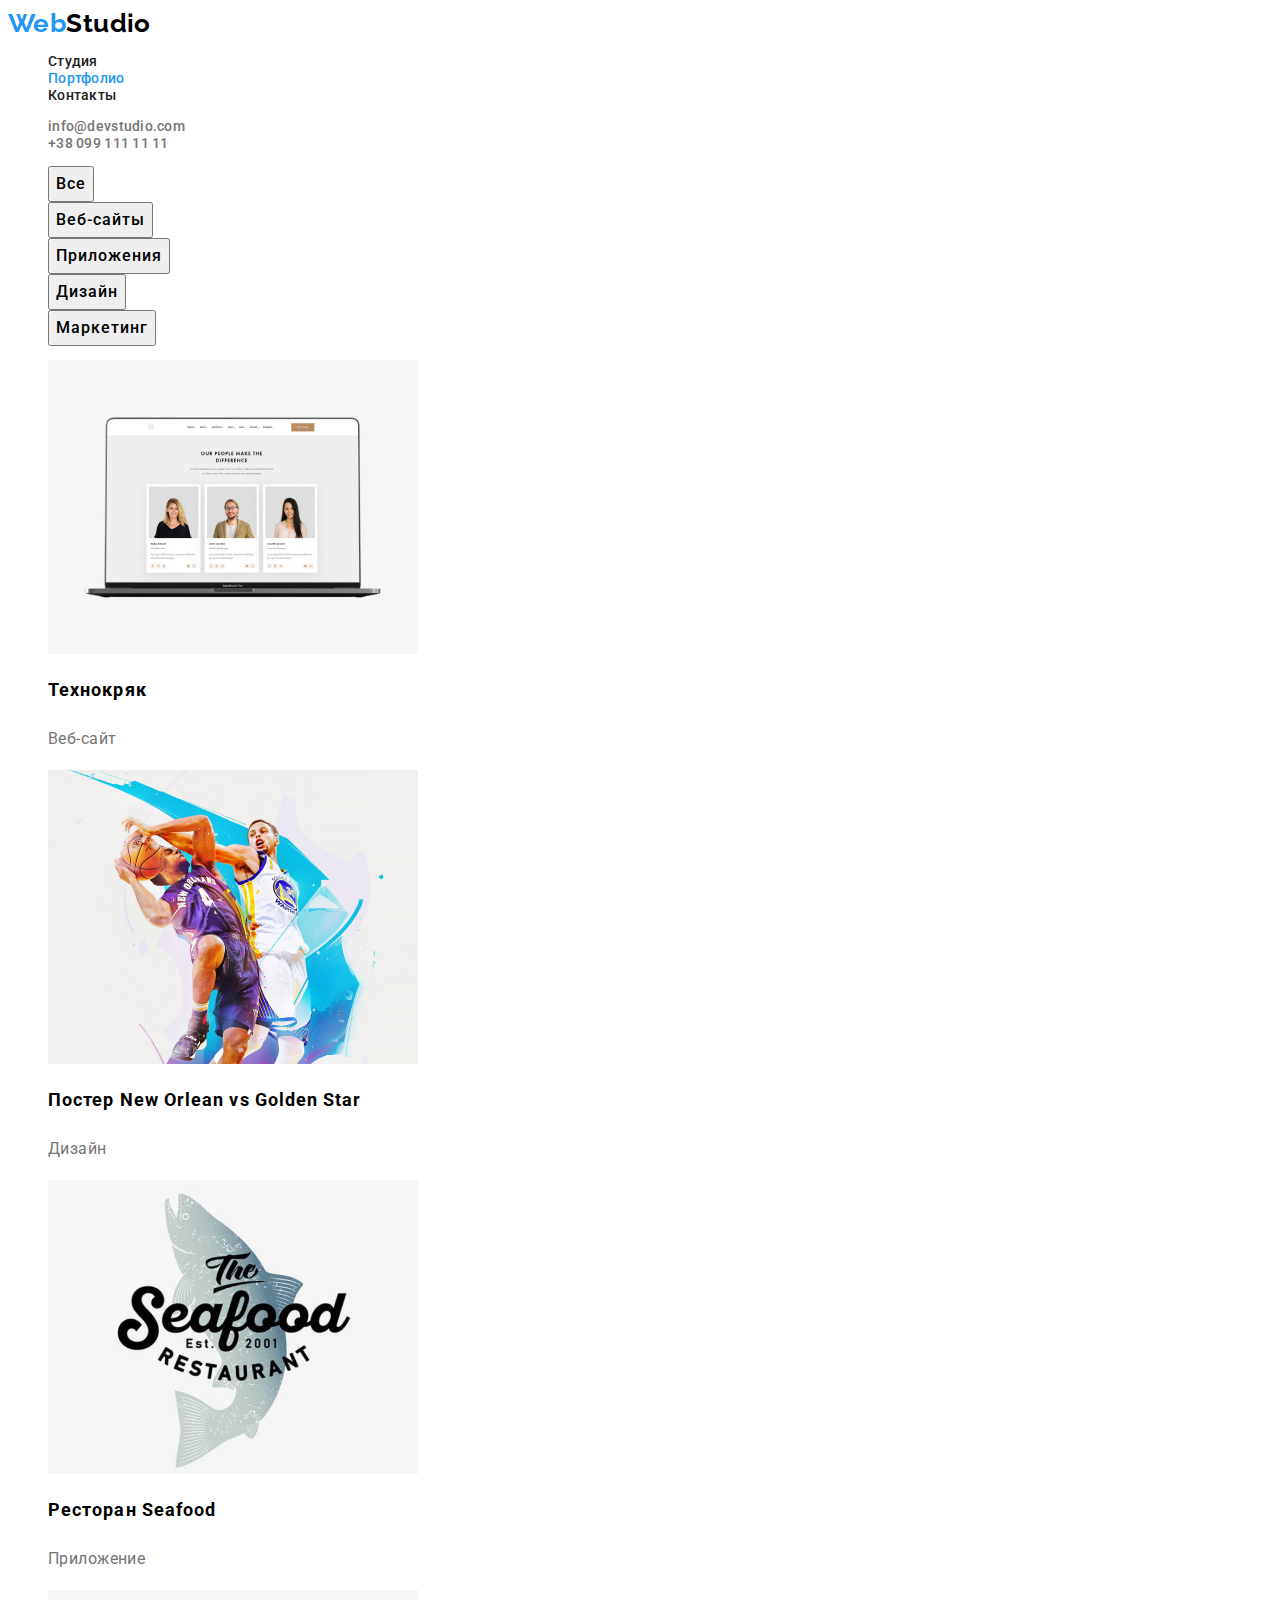
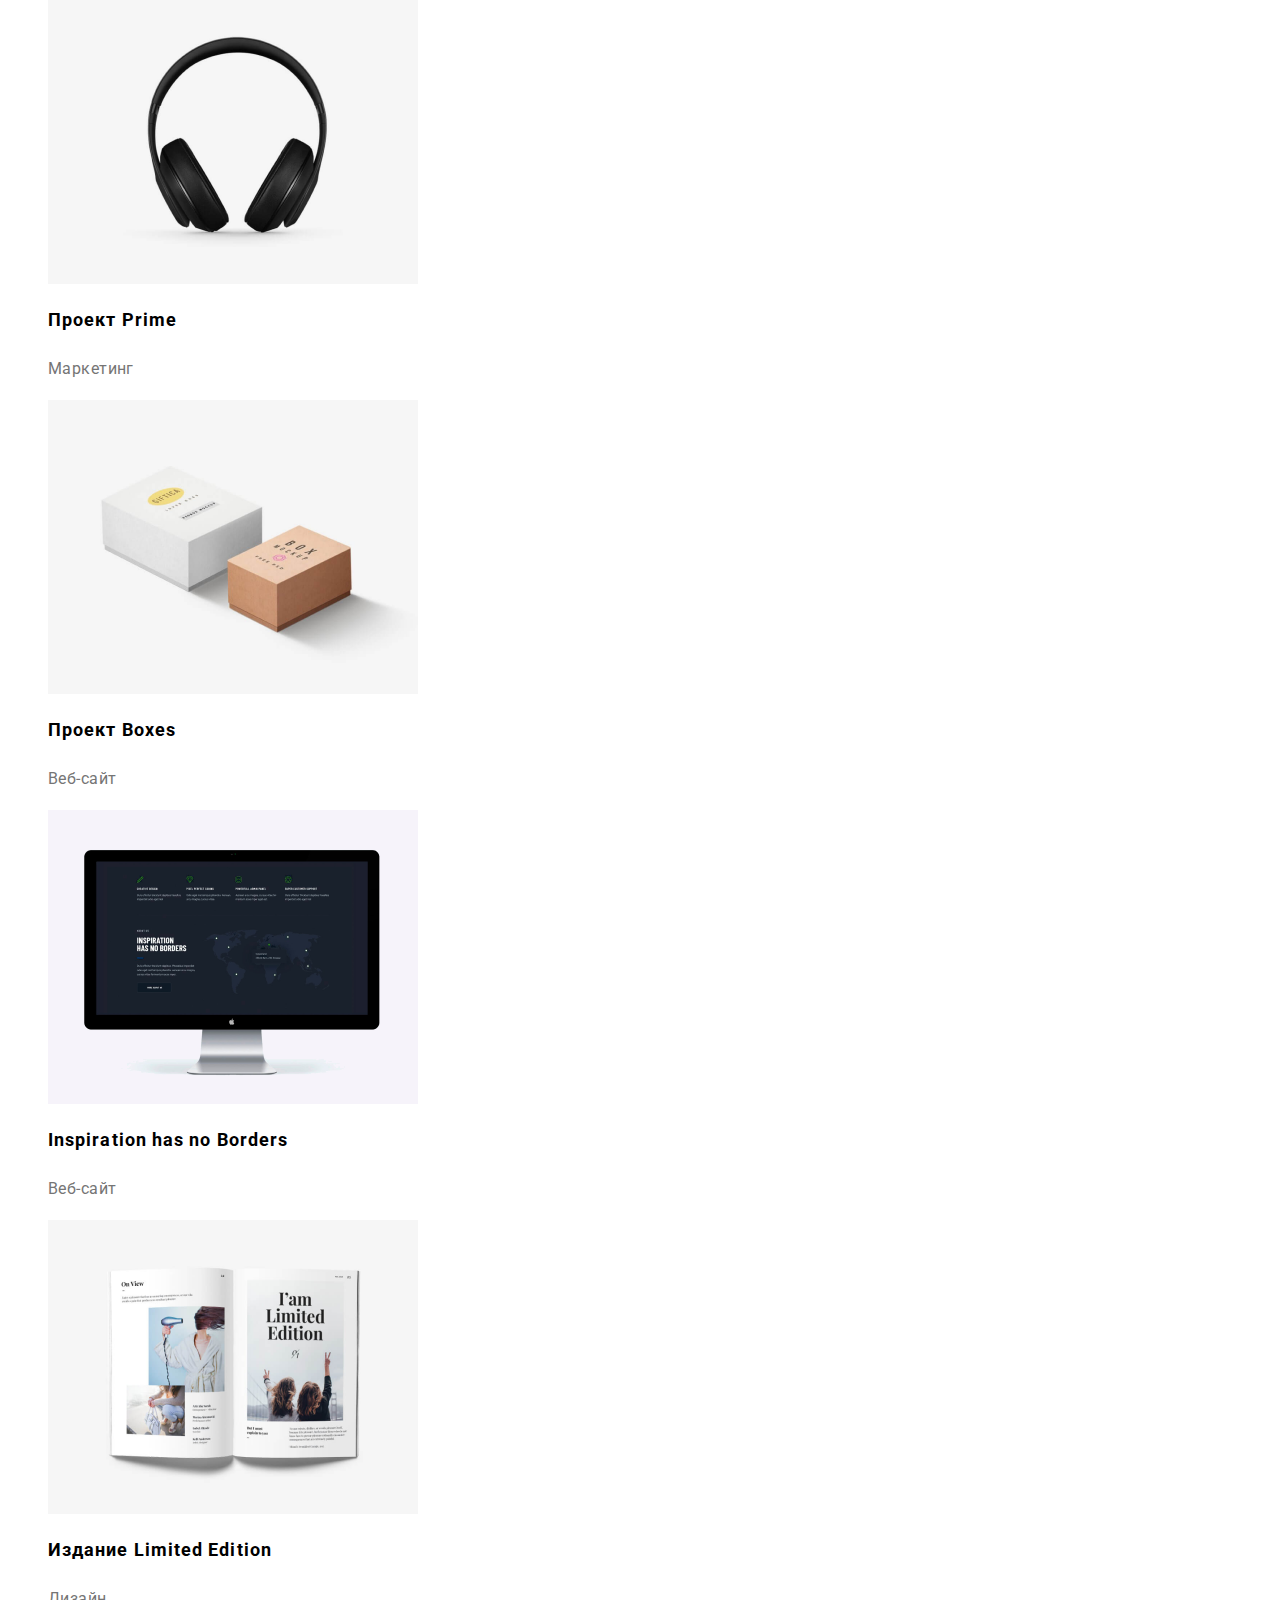
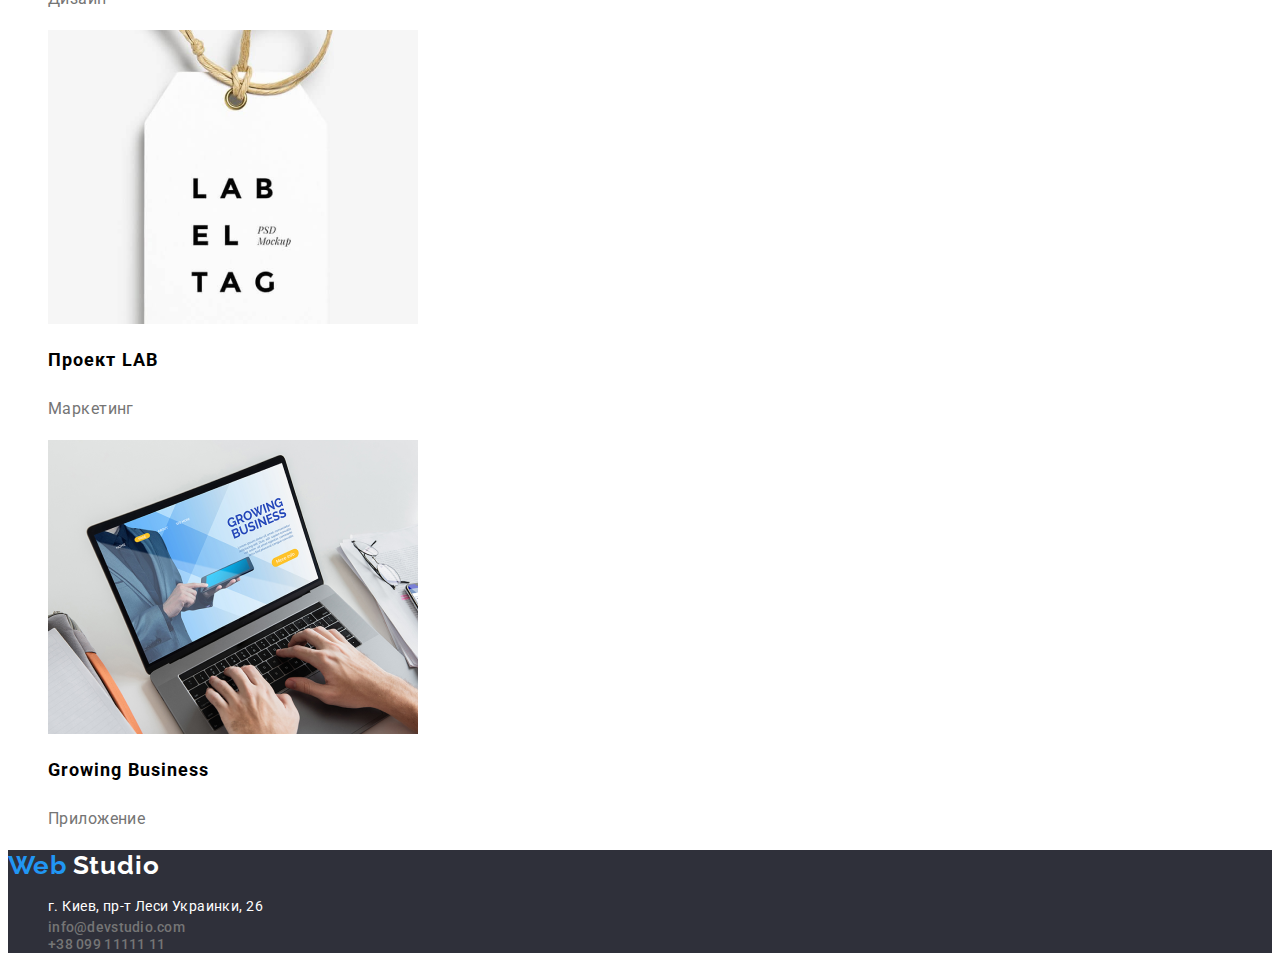
==== portfolio.html @ 1e0f6eb7 "Initial commit" ====
<!DOCTYPE html>
<html lang="ru">
<head>
    <meta charset="UTF-8">
    <meta http-equiv="X-UA-Compatible" content="IE=edge">
    <meta name="viewport" content="width=device-width, initial-scale=1.0">
    <title>Webstudio</title>
    <link rel="preconnect" href="https://fonts.googleapis.com">
    <link rel="preconnect" href="https://fonts.gstatic.com" crossorigin>
    <link href="https://fonts.googleapis.com/css2?family=Raleway:wght@700&family=Roboto:wght@400;500;700;900&display=swap"
        rel="stylesheet">
    <link rel="stylesheet" href="./css/styles.css">
</head>
<body>
    <!--Шапка сайта-->
    <header class="header">
        <nav class="site-nav">
            <a class="logo link" href="./index.html">
                <span class="accent">Web</span>Studio
            </a>
            <ul class="list">
                <li class="nav-list"> <a class="nav-item link" href="./index.html"> Студия </a></li>
                <li class="nav-list"> <a class="nav-item link current-link" href="./portfolio.html"> Портфолио </a></li>
                <li class="nav-list"> <a class="nav-item link" href=""> Контакты </a></li>
    
            </ul>
        </nav>
    
     <ul class="list">
        <li class="contact-list"> <a class="contact-link link" href="mailto:info@devstudio.com ">info@devstudio.com </a></li>
        <li class="contact-list"> <a class="contact-link link" href="tel:+380991111111">+38 099 111 11 11</a></li>
     </ul>
     </header>
    
<!--Мейн контент-->
<main>
    <section class="portfolio">
        <h1 hidden>Портфолио</h1>
         <ul class="btn-list list">
            <li> <button type="button" class="btn">Все</button></li>
            <li> <button type="button" class="btn">Веб-сайты</button></li>
            <li> <button type="button" class="btn">Приложения</button></li>
            <li> <button type="button" class="btn">Дизайн</button> </li>
            <li> <button type="button" class="btn">Маркетинг</button> </li>
        </ul>

        <ul class="card-list list">
            <li class="card-link"> 
                <a class="card-item link" href="">
                <img src="./images/portfolio/portfolio-1.jpg" alt="Технокряк" width="370" height="294"> 
                <h2 class="card-title">Технокряк</h2>
                <p class="card-text">Веб-сайт</p>
            </a>
            </li>
            <li class="card-link">
                <a class="card-item link" href="">
                    <img src="./images/portfolio/portfolio-2.jpg" alt="Постер New Orlean vs Golden Star" width="370" height="294">
                    <h2 class="card-title">Постер New Orlean vs Golden Star</h2>
                    <p class="card-text">Дизайн</p>
                </a>
            </li>
            <li class="card-link">
                <a class="card-item link" href="">
                    <img src="./images/portfolio/portfolio-3.jpg" alt="Ресторан Seafood" width="370" height="294">
                    <h2 class="card-title">Ресторан Seafood</h2>
                    <p class="card-text">Приложение</p>
                </a>
            </li>
            <li class="card-link">
                <a class="card-item link" href="">
                    <img src="./images/portfolio/portfolio-4.jpg" alt="Проект Prime" width="370" height="294">
                    <h2 class="card-title">Проект Prime</h2>
                    <p class="card-text">Маркетинг</p>
                </a>
            </li>
            <li class="card-link">
                <a class="card-item link" href="">
                    <img src="./images/portfolio/portfolio-5.jpg" alt="Проект Boxes" width="370" height="294">
                    <h2 class="card-title">Проект Boxes</h2>
                    <p class="card-text">Веб-сайт</p>
                </a>
            </li>
            <li class="card-link">
                <a class="card-item link" href="">
                    <img src="./images/portfolio/portfolio-6.jpg" alt="Inspiration has no Borders" width="370" height="294">
                    <h2 class="card-title">Inspiration has no Borders</h2>
                    <p class="card-text">Веб-сайт</p>
                </a>
            </li>
            <li class="card-link">
                <a class="card-item link" href="">
                    <img src="./images/portfolio/portfolio-7.jpg" alt="Издание Limited Edition" width="370" height="294">
                    <h2 class="card-title">Издание Limited Edition</h2>
                    <p class="card-text">Дизайн</p>
                </a>
            </li>
            <li class="card-link">
                <a class="card-item link" href="">
                    <img src="./images/portfolio/portfolio-8.jpg" alt="Проект LAB" width="370" height="294">
                    <h2 class="card-title">Проект LAB</h2>
                    <p class="card-text">Маркетинг</p>
                </a>
            </li>
            <li class="card-link">
                <a class="card-item link" href="">
                    <img src="./images/portfolio/portfolio-9.jpg" alt="Growing Business" width="370" height="294">
                    <h2 class="card-title">Growing Business</h2>
                    <p class="card-text">Приложение</p>
                </a>
            </li>
        </ul>
    
    </section>
</main>

 <!--Футер-->
 <footer class="footer">
 <a class="logo link" href="./index.html">
    <span class="accent">Web</span> <span class="footer-logo">Studio</span> 
 </a>
    <address class="address">
        <ul class="footer-contsct-list list">
            <li class="footer-contact-item"> 
                <a class="footer-contact-address link" href="https://goo.gl/maps/xG7EDQAWDE6oh7qR7" target="_blank" rel="noopener noreferrer">г. Киев, пр-т Леси Украинки, 26
                </a>
            </li>
            <li class="footer-contact-item"> 
                <a class="contact-link nav-link link" href="mailto:info@devstudio.com ">info@devstudio.com </a>
            </li>
            <li class="footer-contact-item"> 
                <a class="contact-link nav-link link" href="tel:+380991111111">+38 099 11111 11</a>
            </li>
        </ul>
     </address>

 </footer>

 </body>
 </html>
---- css/styles.css ----
:root {
--primary-white-color:#FFFFFF;
--logo-color:#000000;
--secondary-text-color:#212121;
--accent-color:#2196F3;
}


 body {
  color: var(--logo-color);
  font-family: 'Roboto';
  font-size: 14px;
  letter-spacing: 0.03em;
  background-color: var(--primary-white-color) 
 }

 .link {
     text-decoration: none;
 }

 .list {
     list-style: none;
 }
 
/* header */
 
 .logo {
    font-family: 'Raleway';
     font-weight: 700;
     font-size: 26px;
     line-height: 1.19;
    color: var(--logo-color) 
 }

.nav-item,
.contact-link {
    font-weight: 500;
    line-height: 1.14;
    letter-spacing: 0.02em;
}
.nav-item {
    color:var(--secondary-text-color)
}

.contact-link {
    color: #757575;
}

.contact-link:focus,
.contact-link:hover{
    color: var(--accent-color);

}
.nav-item:focus,
.nav-item:hover {
    color: var(--accent-color);
}
 .accent {
  color: var(--accent-color);
 }

.current-link {
    color: var(--accent-color)
} 
/* hero */

.section-hero {
    background-color: #2F303A;
}

.hero-title {
  color: var(--primary-white-color);
  font-weight: 900;
  font-size: 44px;
  line-height: 1.36;
  text-align: center;
  text-transform: uppercase;
 letter-spacing: 0.06em;
}
  
.btn,
.btn-light {
       cursor: pointer;
        font-family: inherit;
        font-weight: 500;
        font-size: 16px;
        line-height: 1.88;
        letter-spacing: 0.06em;
        
    }
    
  .btn:hover,
  .btn:focus {
    color:#FFFFFF;
    background-color: #2196F3;
    
}
.btn-light {
    color: #FFFFFF;
    background-color: #2196F3;
}

.visually-hidden {
    position: absolute;
    width: 1px;
    height: 1px;
    margin: -1px;
    border: 0;
    padding: 0;

    white-space: nowrap;
    clip-path: inset(100%);
    clip: rect(0 0 0 0);
    overflow: hidden;
}

/* description */

.description-title {
  font-weight: 700;
  font-size: 14px;
  line-height: 1.14;
  text-transform: uppercase;
  color: var(--secondary-text-color) 
}

.description-text {
  color: #757575;
  line-height: 1.71;
}

/* team */

.section-title {
       font-size: 36px;
      line-height: 1.17;
      text-align: center;     
}

.team-name {
      font-weight: 500;
      font-size: 16px;
      line-height: 1.19;     
}

.team-position {
      color: #757575;
      font-size: 16px;
      line-height: 1.19;       
}

 
/* footer */

.footer {
    background-color: #2F303A
}
.address {
    font-style: normal;
}

.footer-contact-address {
    color: var(--primary-white-color);
    line-height: 1.71;
    letter-spacing: 0.03em;
}

.footer-logo {
       font-family: 'Raleway';
       font-weight: 700;
      font-size: 26px;
      line-height: 1.19x;
      letter-spacing: 0.03em;
      color:var(--primary-white-color)
}


/* portfolio */

.card-title {
   font-weight: 700;
    font-size: 18px;
    line-height: 2;
    letter-spacing: 0.06em;
    color: var(--logo-color)
}

.card-text {
    color: #757575;
    font-size: 16px;
    line-height: 1.88;
}
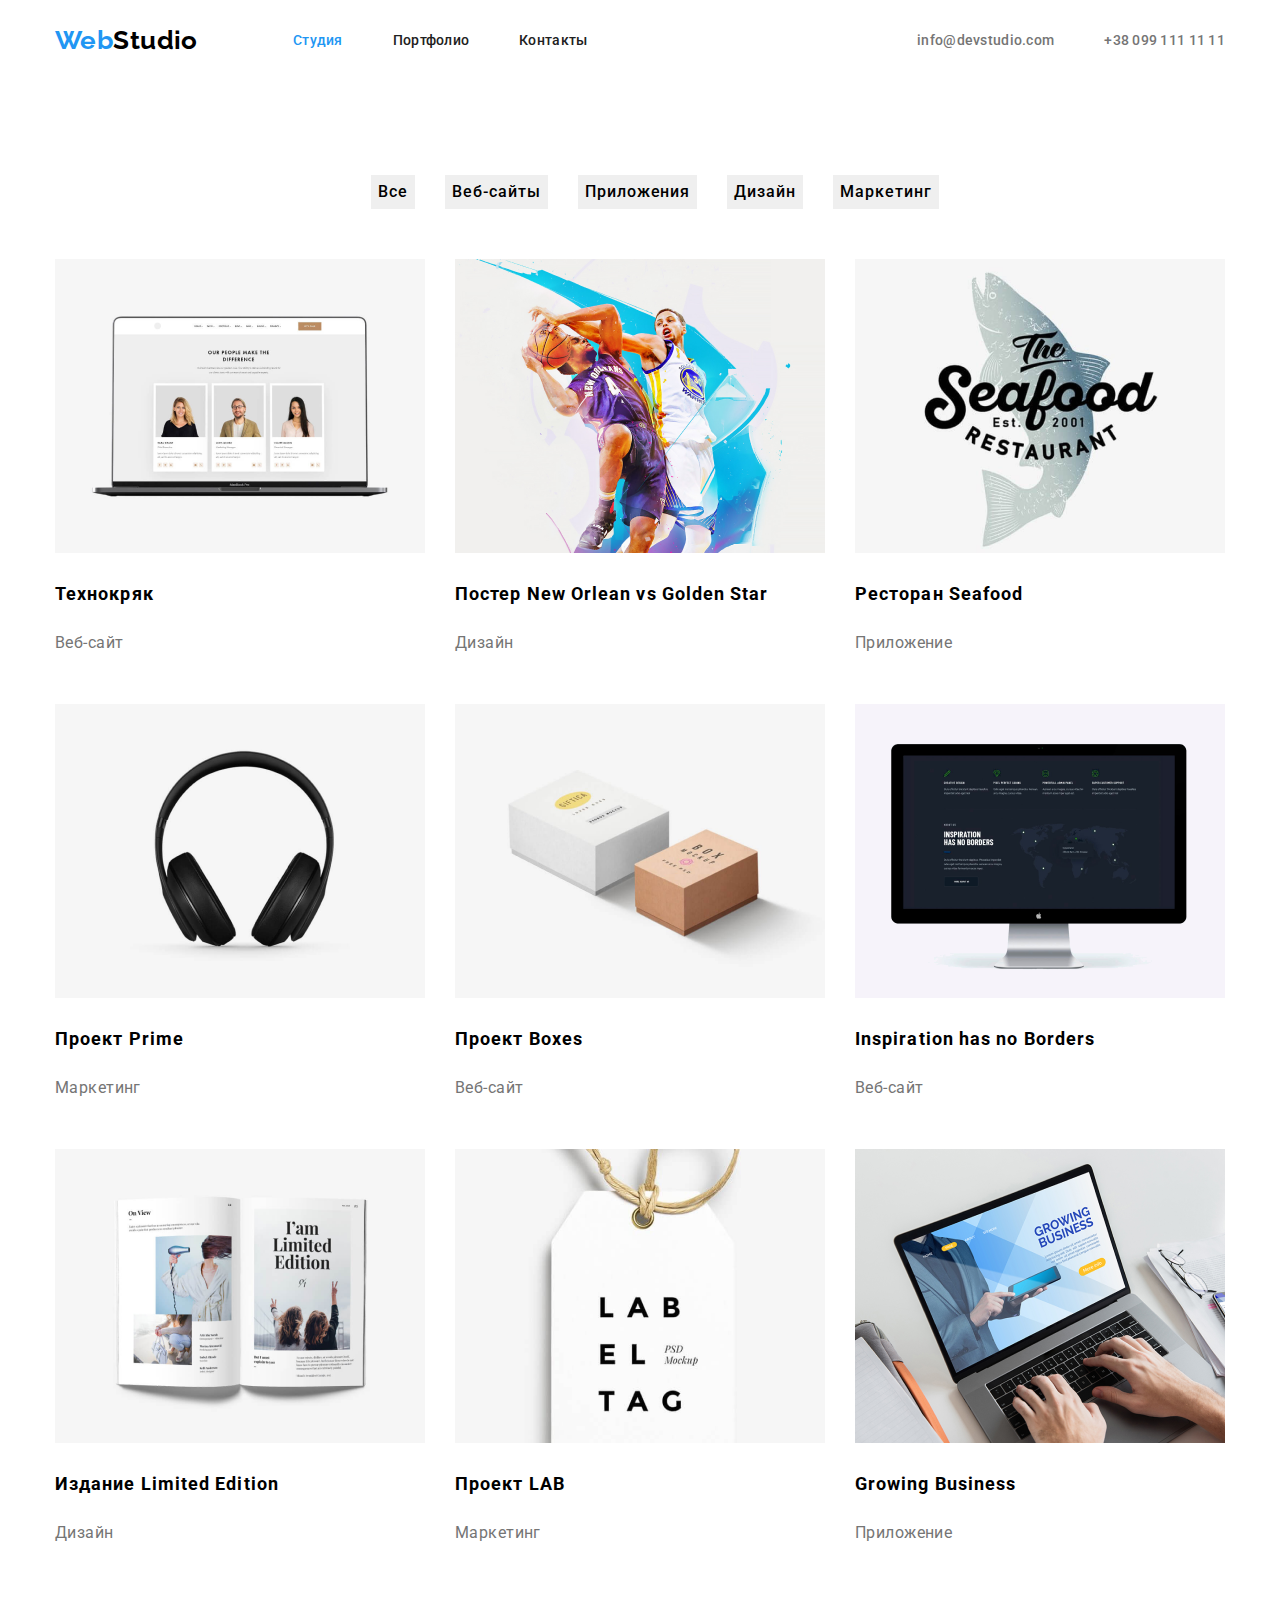
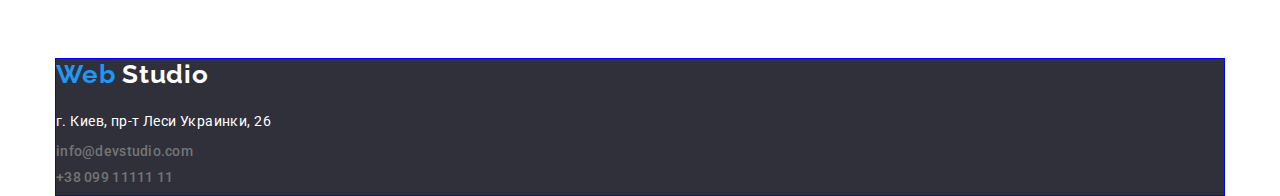
==== commit ab280cdc: "add css" ====
--- a/portfolio.html
+++ b/portfolio.html
@@ -12,128 +12,150 @@
     <link rel="stylesheet" href="./css/styles.css">
 </head>
 <body>
+    
+    <div class="container">
     <!--Шапка сайта-->
     <header class="header">
-        <nav class="site-nav">
-            <a class="logo link" href="./index.html">
-                <span class="accent">Web</span>Studio
-            </a>
-            <ul class="list">
-                <li class="nav-list"> <a class="nav-item link" href="./index.html"> Студия </a></li>
-                <li class="nav-list"> <a class="nav-item link current-link" href="./portfolio.html"> Портфолио </a></li>
-                <li class="nav-list"> <a class="nav-item link" href=""> Контакты </a></li>
     
+        <div class="contacts">
+    
+            <nav class="site-nav">
+                <a class="logo link" href="./index.html">
+                    <span class="accent">Web</span>Studio
+                </a>
+                <ul class="nav-lists list">
+                    <li class="nav-list"> <a class="nav-item link current-link" href=""> Студия </a></li>
+                    <li class="nav-list"> <a class="nav-item link" href="./portfolio.html"> Портфолио </a></li>
+                    <li class="nav-list"> <a class="nav-item link" href=""> Контакты </a></li>
+    
+                </ul>
+            </nav>
+    
+    
+            <ul class="contact-nav list">
+                <li class="contact-list"> <a class="contact-link link" href="mailto:info@devstudio.com ">info@devstudio.com
+                    </a>
+                </li>
+                <li class="contact-list"> <a class="contact-link link" href="tel:+380991111111">+38 099 111 11 11</a>
+                </li>
             </ul>
-        </nav>
+        </div>
     
-     <ul class="list">
-        <li class="contact-list"> <a class="contact-link link" href="mailto:info@devstudio.com ">info@devstudio.com </a></li>
-        <li class="contact-list"> <a class="contact-link link" href="tel:+380991111111">+38 099 111 11 11</a></li>
-     </ul>
-     </header>
+    </header>
     
 <!--Мейн контент-->
 <main>
     <section class="portfolio">
         <h1 hidden>Портфолио</h1>
          <ul class="btn-list list">
-            <li> <button type="button" class="btn">Все</button></li>
-            <li> <button type="button" class="btn">Веб-сайты</button></li>
-            <li> <button type="button" class="btn">Приложения</button></li>
-            <li> <button type="button" class="btn">Дизайн</button> </li>
-            <li> <button type="button" class="btn">Маркетинг</button> </li>
+            <li class="btn-item"> <button type="button" class="btn">Все</button></li>
+            <li class="btn-item"> <button type="button" class="btn">Веб-сайты</button></li>
+            <li class="btn-item"> <button type="button" class="btn">Приложения</button></li>
+            <li class="btn-item"> <button type="button" class="btn">Дизайн</button> </li>
+            <li class="btn-item"> <button type="button" class="btn">Маркетинг</button> </li>
         </ul>
 
-        <ul class="card-list list">
-            <li class="card-link"> 
-                <a class="card-item link" href="">
-                <img src="./images/portfolio/portfolio-1.jpg" alt="Технокряк" width="370" height="294"> 
-                <h2 class="card-title">Технокряк</h2>
-                <p class="card-text">Веб-сайт</p>
-            </a>
-            </li>
-            <li class="card-link">
-                <a class="card-item link" href="">
-                    <img src="./images/portfolio/portfolio-2.jpg" alt="Постер New Orlean vs Golden Star" width="370" height="294">
-                    <h2 class="card-title">Постер New Orlean vs Golden Star</h2>
-                    <p class="card-text">Дизайн</p>
-                </a>
-            </li>
-            <li class="card-link">
-                <a class="card-item link" href="">
-                    <img src="./images/portfolio/portfolio-3.jpg" alt="Ресторан Seafood" width="370" height="294">
-                    <h2 class="card-title">Ресторан Seafood</h2>
-                    <p class="card-text">Приложение</p>
-                </a>
-            </li>
-            <li class="card-link">
-                <a class="card-item link" href="">
-                    <img src="./images/portfolio/portfolio-4.jpg" alt="Проект Prime" width="370" height="294">
-                    <h2 class="card-title">Проект Prime</h2>
-                    <p class="card-text">Маркетинг</p>
-                </a>
-            </li>
-            <li class="card-link">
-                <a class="card-item link" href="">
-                    <img src="./images/portfolio/portfolio-5.jpg" alt="Проект Boxes" width="370" height="294">
-                    <h2 class="card-title">Проект Boxes</h2>
-                    <p class="card-text">Веб-сайт</p>
-                </a>
-            </li>
-            <li class="card-link">
-                <a class="card-item link" href="">
-                    <img src="./images/portfolio/portfolio-6.jpg" alt="Inspiration has no Borders" width="370" height="294">
-                    <h2 class="card-title">Inspiration has no Borders</h2>
-                    <p class="card-text">Веб-сайт</p>
-                </a>
-            </li>
-            <li class="card-link">
-                <a class="card-item link" href="">
-                    <img src="./images/portfolio/portfolio-7.jpg" alt="Издание Limited Edition" width="370" height="294">
-                    <h2 class="card-title">Издание Limited Edition</h2>
-                    <p class="card-text">Дизайн</p>
-                </a>
-            </li>
-            <li class="card-link">
-                <a class="card-item link" href="">
-                    <img src="./images/portfolio/portfolio-8.jpg" alt="Проект LAB" width="370" height="294">
-                    <h2 class="card-title">Проект LAB</h2>
-                    <p class="card-text">Маркетинг</p>
-                </a>
-            </li>
-            <li class="card-link">
-                <a class="card-item link" href="">
-                    <img src="./images/portfolio/portfolio-9.jpg" alt="Growing Business" width="370" height="294">
-                    <h2 class="card-title">Growing Business</h2>
-                    <p class="card-text">Приложение</p>
-                </a>
-            </li>
-        </ul>
+        <div class="card">
+            <ul class="card-list list">
+                <li class="card-link">
+                    <a class="card-item link" href="">
+                        <img src="./images/portfolio/portfolio-1.jpg" alt="Технокряк" width="370" height="294">
+                        <h2 class="card-title">Технокряк</h2>
+                        <p class="card-text">Веб-сайт</p>
+                    </a>
+                </li>
+                <li class="card-link">
+                    <a class="card-item link" href="">
+                        <img src="./images/portfolio/portfolio-2.jpg" alt="Постер New Orlean vs Golden Star" width="370"
+                            height="294">
+                        <h2 class="card-title">Постер New Orlean vs Golden Star</h2>
+                        <p class="card-text">Дизайн</p>
+                    </a>
+                </li>
+                <li class="card-link">
+                    <a class="card-item link" href="">
+                        <img src="./images/portfolio/portfolio-3.jpg" alt="Ресторан Seafood" width="370" height="294">
+                        <h2 class="card-title">Ресторан Seafood</h2>
+                        <p class="card-text">Приложение</p>
+                    </a>
+                </li>
+                <li class="card-link">
+                    <a class="card-item link" href="">
+                        <img src="./images/portfolio/portfolio-4.jpg" alt="Проект Prime" width="370" height="294">
+                        <h2 class="card-title">Проект Prime</h2>
+                        <p class="card-text">Маркетинг</p>
+                    </a>
+                </li>
+                <li class="card-link">
+                    <a class="card-item link" href="">
+                        <img src="./images/portfolio/portfolio-5.jpg" alt="Проект Boxes" width="370" height="294">
+                        <h2 class="card-title">Проект Boxes</h2>
+                        <p class="card-text">Веб-сайт</p>
+                    </a>
+                </li>
+                <li class="card-link">
+                    <a class="card-item link" href="">
+                        <img src="./images/portfolio/portfolio-6.jpg" alt="Inspiration has no Borders" width="370" height="294">
+                        <h2 class="card-title">Inspiration has no Borders</h2>
+                        <p class="card-text">Веб-сайт</p>
+                    </a>
+                </li>
+                <li class="card-link">
+                    <a class="card-item link" href="">
+                        <img src="./images/portfolio/portfolio-7.jpg" alt="Издание Limited Edition" width="370" height="294">
+                        <h2 class="card-title">Издание Limited Edition</h2>
+                        <p class="card-text">Дизайн</p>
+                    </a>
+                </li>
+                <li class="card-link">
+                    <a class="card-item link" href="">
+                        <img src="./images/portfolio/portfolio-8.jpg" alt="Проект LAB" width="370" height="294">
+                        <h2 class="card-title">Проект LAB</h2>
+                        <p class="card-text">Маркетинг</p>
+                    </a>
+                </li>
+                <li class="card-link">
+                    <a class="card-item link" href="">
+                        <img src="./images/portfolio/portfolio-9.jpg" alt="Growing Business" width="370" height="294">
+                        <h2 class="card-title">Growing Business</h2>
+                        <p class="card-text">Приложение</p>
+                    </a>
+                </li>
+            </ul>
+        </div>
     
     </section>
 </main>
 
  <!--Футер-->
- <footer class="footer">
- <a class="logo link" href="./index.html">
-    <span class="accent">Web</span> <span class="footer-logo">Studio</span> 
- </a>
-    <address class="address">
-        <ul class="footer-contsct-list list">
-            <li class="footer-contact-item"> 
-                <a class="footer-contact-address link" href="https://goo.gl/maps/xG7EDQAWDE6oh7qR7" target="_blank" rel="noopener noreferrer">г. Киев, пр-т Леси Украинки, 26
-                </a>
-            </li>
-            <li class="footer-contact-item"> 
-                <a class="contact-link nav-link link" href="mailto:info@devstudio.com ">info@devstudio.com </a>
-            </li>
-            <li class="footer-contact-item"> 
-                <a class="contact-link nav-link link" href="tel:+380991111111">+38 099 11111 11</a>
-            </li>
-        </ul>
-     </address>
+    <footer class="footer">
+ 
+    <div class="footer-logo">
+    <a class="logo link" href="./index.html">
+        <span class="accent">Web</span> <span class="footer-logo">Studio</span>
+    </a>
+     </div>
+   
+        <address class="address">
+            <ul class="footer-contsct-list list">
+                <li class="footer-contact-item">
+                    <a class="footer-contact-address link" href="https://goo.gl/maps/xG7EDQAWDE6oh7qR7" target="_blank"
+                        rel="noopener noreferrer">г. Киев, пр-т Леси Украинки, 26
+                    </a>
+                </li>
+                <li class="footer-contact-item">
+                    <a class="contact-link nav-link link" href="mailto:info@devstudio.com ">info@devstudio.com </a>
+                </li>
+                <li class="footer-contact-item">
+                    <a class="contact-link nav-link link" href="tel:+380991111111">+38 099 11111 11</a>
+                </li>
+            </ul>
+        </address>
+    
 
  </footer>
 
+</div>
+
  </body>
  </html>--- a/css/styles.css
+++ b/css/styles.css
@@ -1,3 +1,27 @@
+html {
+    box-sizing: border-box;
+}
+
+.container {
+    width: 1200px;
+    padding-left: 15px;
+    padding-right: 15px;
+    margin-left: 15px;
+    margin-right: 15px;
+    margin: auto;
+}
+
+
+
+
+*,
+*::before,
+*::after {
+    box-sizing: inherit;
+}
+
+
+
 :root {
 --primary-white-color:#FFFFFF;
 --logo-color:#000000;
@@ -7,11 +31,12 @@
 
 
  body {
-  color: var(--logo-color);
-  font-family: 'Roboto';
-  font-size: 14px;
-  letter-spacing: 0.03em;
-  background-color: var(--primary-white-color) 
+   margin: 0;
+   color: var(--logo-color);
+   font-family: 'Roboto';
+   font-size: 14px;
+   letter-spacing: 0.03em;
+   background-color: var(--primary-white-color) 
  }
 
  .link {
@@ -19,19 +44,53 @@
  }
 
  .list {
+     padding: 0;
+     margin: 0;
      list-style: none;
  }
  
+ h1, 
+ h2, 
+ h3 {
+   padding: 0;
+   margin: 0;
+ }
 /* header */
  
+.site-nav {
+    display: flex;
+    align-items: center;
+}
+
+
+
  .logo {
-    font-family: 'Raleway';
+     width: 145px;
+     font-family: 'Raleway'; 
      font-weight: 700;
      font-size: 26px;
      line-height: 1.19;
-    color: var(--logo-color) 
- }
-
+     color: var(--logo-color) 
+ }
+
+.nav-lists {
+    display: flex;
+    margin-left: 93px;
+}
+
+
+.nav-list:not(:last-child) {
+    margin-right: 50px;
+
+}
+.nav-lists .nav-item {
+   padding-top: 32px; 
+   padding-bottom: 32px;
+   display: block
+
+
+}
+   
 .nav-item,
 .contact-link {
     font-weight: 500;
@@ -39,7 +98,27 @@
     letter-spacing: 0.02em;
 }
 .nav-item {
-    color:var(--secondary-text-color)
+    color :var(--secondary-text-color)
+}
+
+.contacts {
+    display: flex;   
+}
+
+.contact-nav {
+    display: flex;
+    margin-left: auto;
+}
+
+
+.contact-list {
+   padding-top: 32px;
+   padding-bottom: 32px;
+
+}
+ 
+.contact-list + .contact-list {
+    margin-left: 50px;
 }
 
 .contact-link {
@@ -62,30 +141,39 @@
 .current-link {
     color: var(--accent-color)
 } 
+
+ 
+
 /* hero */
 
 .section-hero {
     background-color: #2F303A;
+    text-align: center;
+    padding-bottom: 94px;
 }
 
 .hero-title {
+  width: 696px;
+  margin-top: 0px;
+  margin-left: 200px;
+  margin-bottom: 30px;
   color: var(--primary-white-color);
   font-weight: 900;
   font-size: 44px;
   line-height: 1.36;
-  text-align: center;
   text-transform: uppercase;
- letter-spacing: 0.06em;
+  letter-spacing: 0.06em;
 }
   
 .btn,
 .btn-light {
-       cursor: pointer;
-        font-family: inherit;
-        font-weight: 500;
-        font-size: 16px;
-        line-height: 1.88;
-        letter-spacing: 0.06em;
+     border: 1px solid transparent;
+     cursor: pointer;
+     font-family: inherit;
+     font-weight: 500;
+     font-size: 16px;
+     line-height: 1.88;
+     letter-spacing: 0.06em;
         
     }
     
@@ -96,6 +184,8 @@
     
 }
 .btn-light {
+    width: 200px;
+    margin-bottom: 200px;
     color: #FFFFFF;
     background-color: #2196F3;
 }
@@ -116,28 +206,103 @@
 
 /* description */
 
+.description-lists {
+    display: flex;
+    flex-wrap: wrap;
+}
+
+.description-link {
+    width: 270px;
+    margin-right: 30px;
+}
+
+.description-link:nth-child(4n) {
+    margin-right: 0px;
+}
+
+.description {
+    width: 1170px; 
+    padding-bottom: 94px;
+}
+
 .description-title {
-  font-weight: 700;
-  font-size: 14px;
-  line-height: 1.14;
-  text-transform: uppercase;
-  color: var(--secondary-text-color) 
+    margin-bottom: 10px;
+    font-weight: 700;
+    font-size: 14px;
+    line-height: 1.14;
+    text-transform: uppercase;
+    color: var(--secondary-text-color)
 }
 
 .description-text {
-  color: #757575;
-  line-height: 1.71;
-}
+    color: #757575;
+    line-height: 1.71;
+}
+
+
+/* about */
+
+.about-list {
+    display: flex;
+}
+
+.about-item {
+margin-right: 30px;
+}
+
+.about-item:nth-child(3n) {
+margin-right: 0px;
+}
+   
+.about {
+    padding-bottom: 94px;
+}
+.about-title {
+    width: 376px;
+    margin-left: 412px;
+    margin-bottom: 50px;
+}
+
 
 /* team */
 
-.section-title {
-       font-size: 36px;
+.team-list {
+    display: flex;
+    flex-wrap: wrap;
+    margin-right: -30px;
+    }
+
+.team-item {
+    width: 270px;
+    margin-right: 30px;
+    margin-bottom: 94px;
+}
+
+.team-item:nth-child(4n) {
+    margin-right: 0px;
+}
+
+
+
+.team {
+    padding-bottom: 0;
+}
+
+.team-title {
+    width: 264px;
+    margin-left: 468px;
+    margin-bottom: 50px;
+}
+
+.about-title,
+.team-title {
+      font-size: 36px;
       line-height: 1.17;
       text-align: center;     
 }
 
 .team-name {
+
       font-weight: 500;
       font-size: 16px;
       line-height: 1.19;     
@@ -152,12 +317,24 @@
  
 /* footer */
 
+.footer-logo {
+    margin-bottom: 20px;
+}
+
 .footer {
-    background-color: #2F303A
+    background-color: #2F303A;
+    border: 1px solid blue;
+
+    
 }
 .address {
     font-style: normal;
 }
+
+.address li {
+    margin-bottom: 9px;
+}
+
 
 .footer-contact-address {
     color: var(--primary-white-color);
@@ -177,6 +354,29 @@
 
 /* portfolio */
 
+.btn-list {
+    display: flex;
+    flex-wrap: wrap;
+    justify-content: center;
+    align-items: center;
+    margin-right: -30px;
+}
+
+.btn-item {
+    margin-top: 94px;
+    margin-right: 30px;
+    margin-bottom: 50px;
+}
+
+.btn-item:nth-child(5n) {
+    margin-right: 0px;
+}
+
+.card {
+    padding-bottom: 94px;
+}
+
+
 .card-title {
    font-weight: 700;
     font-size: 18px;
@@ -192,5 +392,31 @@
 }
 
 
-
-
+.card-list {
+    display: flex;
+    flex-wrap: wrap;
+
+}
+
+.card-list img {
+margin-bottom: 20px;
+}
+
+.card-list h2 {
+    margin-bottom: 4px;
+}
+
+
+.card-link {
+    width: 370px;
+    margin-right: 30px;
+    margin-bottom: 30px;
+}
+
+.card-link:nth-child(3n) {
+    margin-right: 0px;
+}
+
+.card-link:nth-last-child(-n + 3) {
+    margin-bottom: 0px;
+}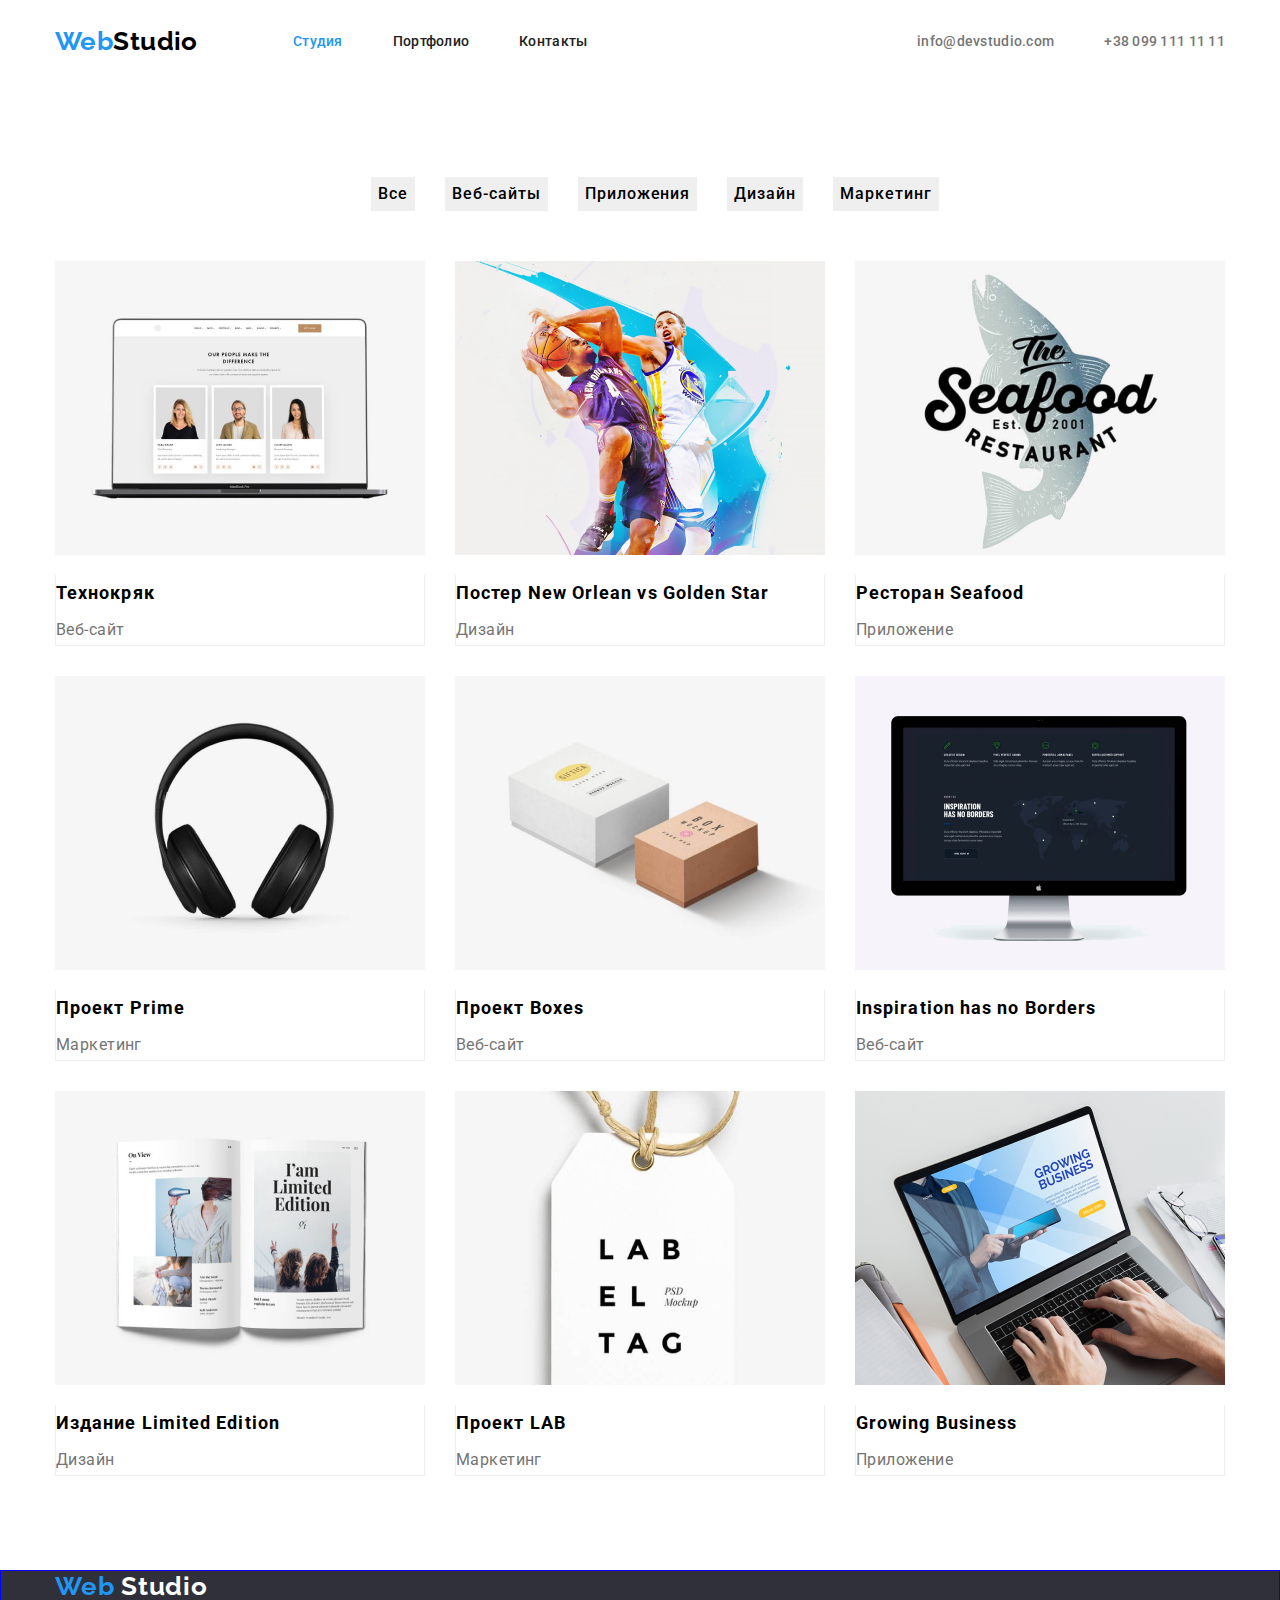
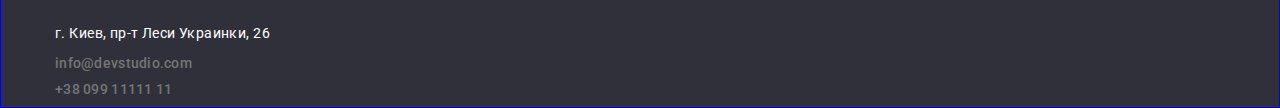
==== commit 302702af: "add section" ====
--- a/portfolio.html
+++ b/portfolio.html
@@ -13,149 +13,314 @@
 </head>
 <body>
     
-    <div class="container">
     <!--Шапка сайта-->
+
     <header class="header">
+
+        <div class="container">
     
         <div class="contacts">
     
             <nav class="site-nav">
+
                 <a class="logo link" href="./index.html">
                     <span class="accent">Web</span>Studio
                 </a>
+
                 <ul class="nav-lists list">
-                    <li class="nav-list"> <a class="nav-item link current-link" href=""> Студия </a></li>
-                    <li class="nav-list"> <a class="nav-item link" href="./portfolio.html"> Портфолио </a></li>
-                    <li class="nav-list"> <a class="nav-item link" href=""> Контакты </a></li>
+
+                    <li class="nav-list"> 
+
+                        <a class="nav-item link current-link" href=""> Студия </a>
+
+                    </li>
+
+                    <li class="nav-list">
+
+                         <a class="nav-item link" href="./portfolio.html"> Портфолио </a>
+
+                        </li>
+
+                    <li class="nav-list"> 
+
+                        <a class="nav-item link" href=""> Контакты </a>
+
+                    </li>
     
                 </ul>
+
             </nav>
     
     
             <ul class="contact-nav list">
-                <li class="contact-list"> <a class="contact-link link" href="mailto:info@devstudio.com ">info@devstudio.com
-                    </a>
-                </li>
-                <li class="contact-list"> <a class="contact-link link" href="tel:+380991111111">+38 099 111 11 11</a>
-                </li>
+
+                <li class="contact-list"> 
+
+                    <a class="contact-link link" href="mailto:info@devstudio.com ">info@devstudio.com</a>
+
+                </li>
+
+                <li class="contact-list"> 
+
+                    <a class="contact-link link" href="tel:+380991111111">+38 099 111 11 11</a>
+
+                </li>
+
+
             </ul>
+
+        </div>
+
         </div>
     
     </header>
     
 <!--Мейн контент-->
 <main>
-    <section class="portfolio">
+
+    <section class="portfolio section">
+
+        <div class="container">
+
         <h1 hidden>Портфолио</h1>
+
          <ul class="btn-list list">
+
             <li class="btn-item"> <button type="button" class="btn">Все</button></li>
+
             <li class="btn-item"> <button type="button" class="btn">Веб-сайты</button></li>
+
             <li class="btn-item"> <button type="button" class="btn">Приложения</button></li>
+
             <li class="btn-item"> <button type="button" class="btn">Дизайн</button> </li>
+
             <li class="btn-item"> <button type="button" class="btn">Маркетинг</button> </li>
+
         </ul>
 
         <div class="card">
+
             <ul class="card-list list">
-                <li class="card-link">
-                    <a class="card-item link" href="">
+
+                <li class="card-link">
+
+                    <a class="card-item link" href="">
+
                         <img src="./images/portfolio/portfolio-1.jpg" alt="Технокряк" width="370" height="294">
-                        <h2 class="card-title">Технокряк</h2>
-                        <p class="card-text">Веб-сайт</p>
-                    </a>
-                </li>
-                <li class="card-link">
-                    <a class="card-item link" href="">
-                        <img src="./images/portfolio/portfolio-2.jpg" alt="Постер New Orlean vs Golden Star" width="370"
-                            height="294">
-                        <h2 class="card-title">Постер New Orlean vs Golden Star</h2>
-                        <p class="card-text">Дизайн</p>
-                    </a>
-                </li>
-                <li class="card-link">
-                    <a class="card-item link" href="">
+
+                        <div class="card-wrapper">
+
+                            <h2 class="card-title">Технокряк</h2>
+
+                            <p class="card-text">Веб-сайт</p>
+
+                        </div>
+
+                    </a>
+
+                </li>
+
+                <li class="card-link">
+
+                    <a class="card-item link" href="">
+
+                        <img src="./images/portfolio/portfolio-2.jpg" alt="Постер New Orlean vs Golden Star" width="370" height="294">
+
+                        <div class="card-wrapper">
+
+                            <h2 class="card-title">Постер New Orlean vs Golden Star</h2>
+
+                            <p class="card-text">Дизайн</p>
+
+                        </div>
+
+                    </a>
+
+                </li>
+
+                <li class="card-link">
+
+                    <a class="card-item link" href="">
+
                         <img src="./images/portfolio/portfolio-3.jpg" alt="Ресторан Seafood" width="370" height="294">
-                        <h2 class="card-title">Ресторан Seafood</h2>
-                        <p class="card-text">Приложение</p>
-                    </a>
-                </li>
-                <li class="card-link">
-                    <a class="card-item link" href="">
+
+                        <div class="card-wrapper">
+
+                            <h2 class="card-title">Ресторан Seafood</h2>
+
+                            <p class="card-text">Приложение</p>
+
+                        </div>
+
+                    </a>
+
+                </li>
+
+                <li class="card-link">
+
+                    <a class="card-item link" href="">
+
                         <img src="./images/portfolio/portfolio-4.jpg" alt="Проект Prime" width="370" height="294">
-                        <h2 class="card-title">Проект Prime</h2>
-                        <p class="card-text">Маркетинг</p>
-                    </a>
-                </li>
-                <li class="card-link">
-                    <a class="card-item link" href="">
+
+                        <div class="card-wrapper">
+
+                            <h2 class="card-title">Проект Prime</h2>
+
+                            <p class="card-text">Маркетинг</p>
+
+                        </div>
+
+                    </a>
+
+                </li>
+
+                <li class="card-link">
+
+                    <a class="card-item link" href="">
+
                         <img src="./images/portfolio/portfolio-5.jpg" alt="Проект Boxes" width="370" height="294">
-                        <h2 class="card-title">Проект Boxes</h2>
-                        <p class="card-text">Веб-сайт</p>
-                    </a>
-                </li>
-                <li class="card-link">
-                    <a class="card-item link" href="">
+
+                        <div class="card-wrapper">
+
+                            <h2 class="card-title">Проект Boxes</h2>
+
+                            <p class="card-text">Веб-сайт</p>
+
+                        </div>
+
+                    </a>
+
+                </li>
+
+                <li class="card-link">
+
+                    <a class="card-item link" href="">
+
                         <img src="./images/portfolio/portfolio-6.jpg" alt="Inspiration has no Borders" width="370" height="294">
-                        <h2 class="card-title">Inspiration has no Borders</h2>
-                        <p class="card-text">Веб-сайт</p>
-                    </a>
-                </li>
-                <li class="card-link">
-                    <a class="card-item link" href="">
+
+                        <div class="card-wrapper">
+
+                            <h2 class="card-title">Inspiration has no Borders</h2>
+
+                            <p class="card-text">Веб-сайт</p>
+
+                        </div>
+
+                    </a>
+
+                </li>
+
+                <li class="card-link">
+
+                    <a class="card-item link" href="">
+
                         <img src="./images/portfolio/portfolio-7.jpg" alt="Издание Limited Edition" width="370" height="294">
-                        <h2 class="card-title">Издание Limited Edition</h2>
-                        <p class="card-text">Дизайн</p>
-                    </a>
-                </li>
-                <li class="card-link">
-                    <a class="card-item link" href="">
+
+                        <div class="card-wrapper">
+
+                            <h2 class="card-title">Издание Limited Edition</h2>
+
+                            <p class="card-text">Дизайн</p>
+
+                        </div>
+
+                    </a>
+
+                </li>
+
+                <li class="card-link">
+
+                    <a class="card-item link" href="">
+
                         <img src="./images/portfolio/portfolio-8.jpg" alt="Проект LAB" width="370" height="294">
-                        <h2 class="card-title">Проект LAB</h2>
-                        <p class="card-text">Маркетинг</p>
-                    </a>
-                </li>
-                <li class="card-link">
-                    <a class="card-item link" href="">
+
+                        <div class="card-wrapper">
+
+                            <h2 class="card-title">Проект LAB</h2>
+
+                            <p class="card-text">Маркетинг</p>
+
+                        </div>
+
+                    </a>
+
+                </li>
+
+                 <li class="card-link">
+
+                    <a class="card-item link" href="">
+
                         <img src="./images/portfolio/portfolio-9.jpg" alt="Growing Business" width="370" height="294">
-                        <h2 class="card-title">Growing Business</h2>
-                        <p class="card-text">Приложение</p>
-                    </a>
-                </li>
+
+                        <div class="card-wrapper">
+
+                            <h2 class="card-title">Growing Business</h2>
+
+                            <p class="card-text">Приложение</p>
+
+                        </div>
+
+                    </a>
+
+                </li>
+
             </ul>
+
         </div>
+
+     </div>
     
     </section>
+
 </main>
 
  <!--Футер-->
     <footer class="footer">
+
+        <div class="container">
  
-    <div class="footer-logo">
-    <a class="logo link" href="./index.html">
+     <div class="footer-logo">
+
+     <a class="logo link" href="./index.html">
+
         <span class="accent">Web</span> <span class="footer-logo">Studio</span>
-    </a>
+
+     </a>
+
      </div>
    
         <address class="address">
+
             <ul class="footer-contsct-list list">
+
                 <li class="footer-contact-item">
+                    
                     <a class="footer-contact-address link" href="https://goo.gl/maps/xG7EDQAWDE6oh7qR7" target="_blank"
                         rel="noopener noreferrer">г. Киев, пр-т Леси Украинки, 26
-                    </a>
-                </li>
+
+                    </a>
+
+                </li>
+
                 <li class="footer-contact-item">
+
                     <a class="contact-link nav-link link" href="mailto:info@devstudio.com ">info@devstudio.com </a>
-                </li>
+
+                </li>
+
                 <li class="footer-contact-item">
+
                     <a class="contact-link nav-link link" href="tel:+380991111111">+38 099 11111 11</a>
-                </li>
+
+                </li>
+
             </ul>
+
         </address>
     
-
- </footer>
-
-</div>
+   </footer>
+
+   </div>
 
  </body>
  </html>--- a/css/styles.css
+++ b/css/styles.css
@@ -1,5 +1,12 @@
 html {
     box-sizing: border-box;
+}
+
+
+*,
+*::before,
+*::after {
+    box-sizing: inherit;
 }
 
 .container {
@@ -11,17 +18,6 @@
     margin: auto;
 }
 
-
-
-
-*,
-*::before,
-*::after {
-    box-sizing: inherit;
-}
-
-
-
 :root {
 --primary-white-color:#FFFFFF;
 --logo-color:#000000;
@@ -51,18 +47,31 @@
  
  h1, 
  h2, 
- h3 {
+ h3,
+ h4,
+ h5,
+ h6,
+ p {
    padding: 0;
    margin: 0;
  }
+
+ img {
+     display: block;
+     max-width: 100%;
+     height: auto;
+ }
+
 /* header */
  
+.header {
+    border: 1px solid transparent;
+}
+
 .site-nav {
     display: flex;
     align-items: center;
 }
-
-
 
  .logo {
      width: 145px;
@@ -142,14 +151,17 @@
     color: var(--accent-color)
 } 
 
- 
+ .section {
+    padding-top: 94px;
+    padding-bottom: 94px;
+ }
 
 /* hero */
 
 .section-hero {
     background-color: #2F303A;
     text-align: center;
-    padding-bottom: 94px;
+
 }
 
 .hero-title {
@@ -163,6 +175,7 @@
   line-height: 1.36;
   text-transform: uppercase;
   letter-spacing: 0.06em;
+  text-align: center;
 }
   
 .btn,
@@ -174,7 +187,7 @@
      font-size: 16px;
      line-height: 1.88;
      letter-spacing: 0.06em;
-        
+    
     }
     
   .btn:hover,
@@ -222,7 +235,6 @@
 
 .description {
     width: 1170px; 
-    padding-bottom: 94px;
 }
 
 .description-title {
@@ -254,9 +266,6 @@
 margin-right: 0px;
 }
    
-.about {
-    padding-bottom: 94px;
-}
 .about-title {
     width: 376px;
     margin-left: 412px;
@@ -281,7 +290,6 @@
 .team-item:nth-child(4n) {
     margin-right: 0px;
 }
-
 
 
 .team {
@@ -324,8 +332,6 @@
 .footer {
     background-color: #2F303A;
     border: 1px solid blue;
-
-    
 }
 .address {
     font-style: normal;
@@ -363,7 +369,6 @@
 }
 
 .btn-item {
-    margin-top: 94px;
     margin-right: 30px;
     margin-bottom: 50px;
 }
@@ -372,10 +377,10 @@
     margin-right: 0px;
 }
 
-.card {
-    padding-bottom: 94px;
-}
-
+.card-wrapper {
+border: 1px solid #eeee;
+border-top: none;
+}
 
 .card-title {
    font-weight: 700;
@@ -399,7 +404,7 @@
 }
 
 .card-list img {
-margin-bottom: 20px;
+  margin-bottom: 20px;
 }
 
 .card-list h2 {
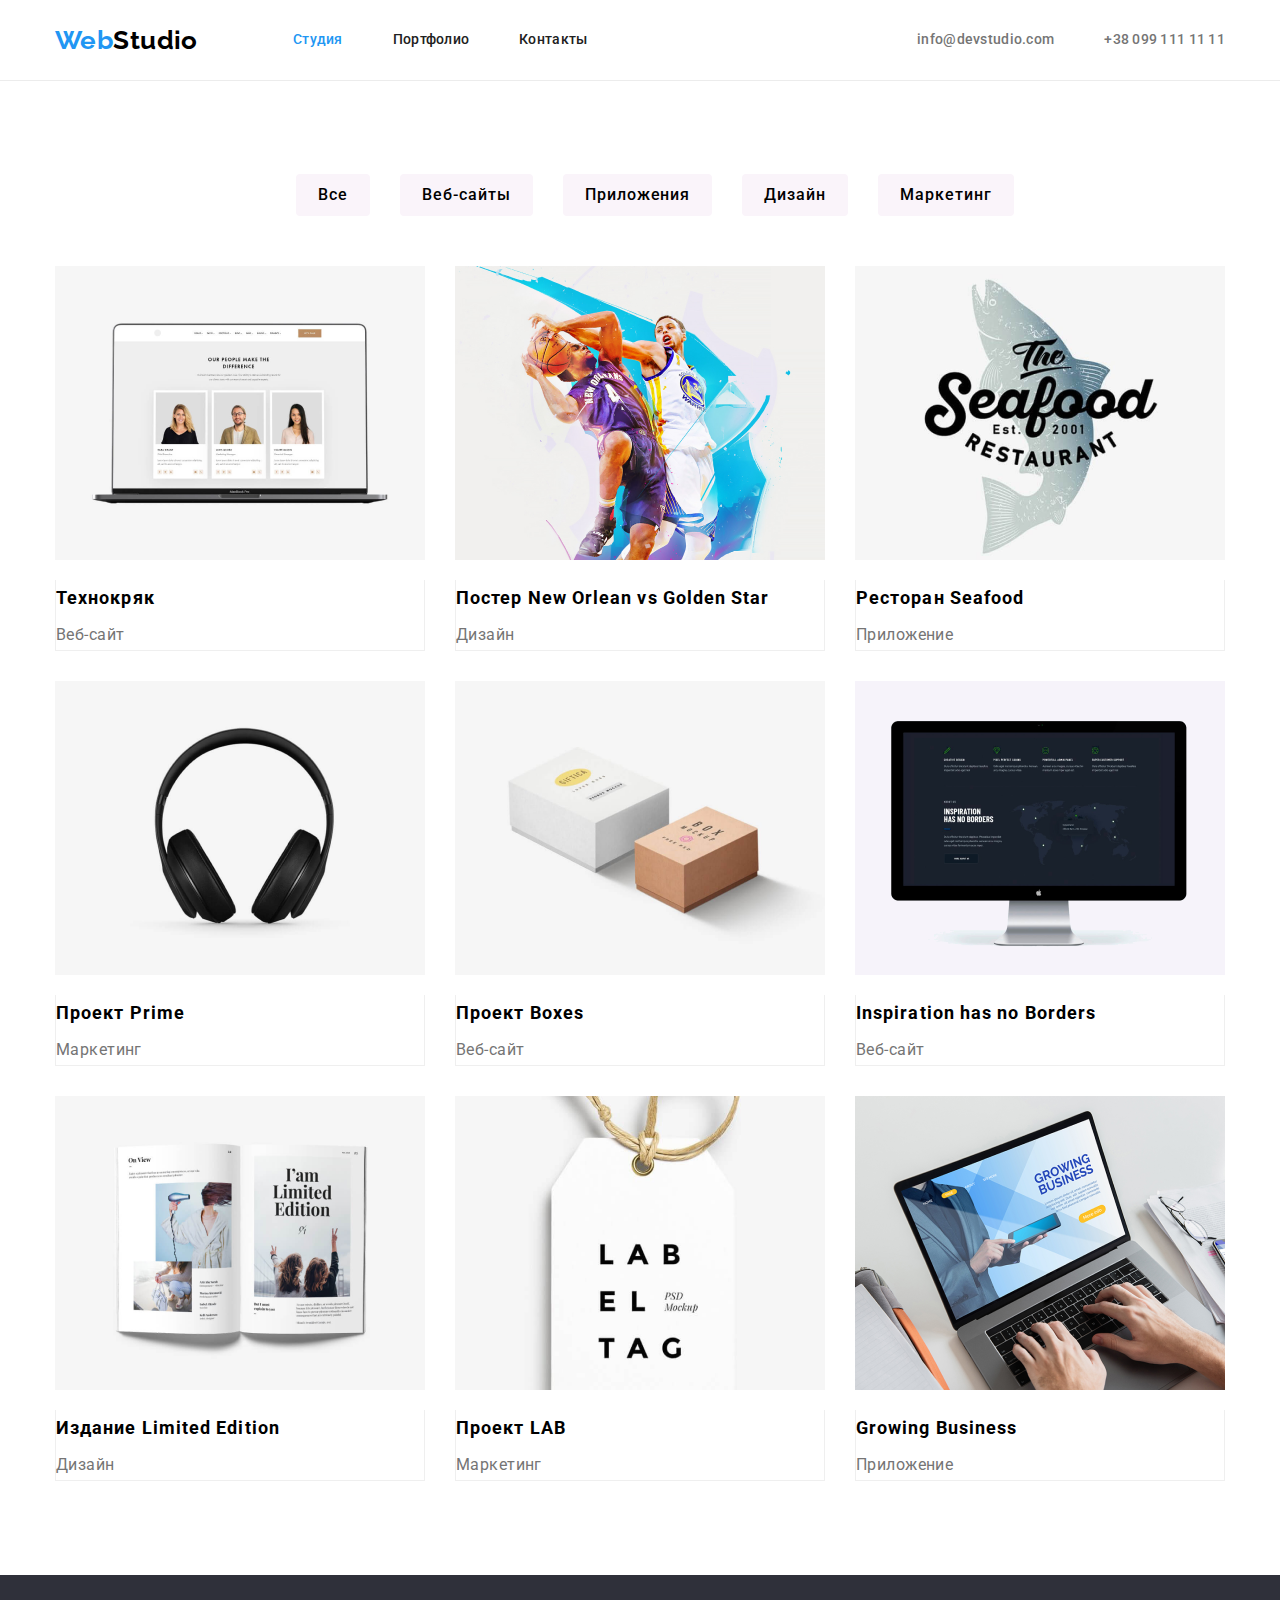
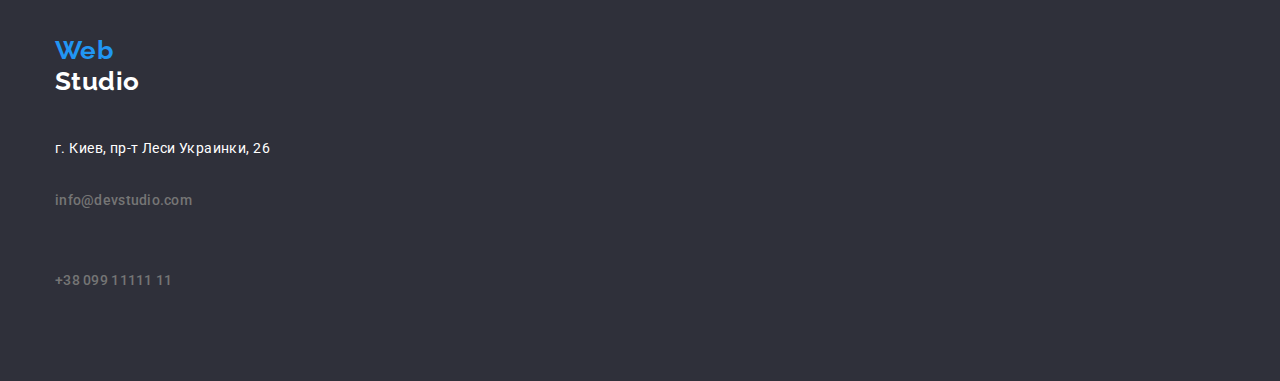
==== commit 5f71a76b: "add css" ====
--- a/portfolio.html
+++ b/portfolio.html
@@ -86,7 +86,7 @@
 
          <ul class="btn-list list">
 
-            <li class="btn-item"> <button type="button" class="btn">Все</button></li>
+            <li class="btn-item"> <button type="button" class="btn btn-active">Все</button></li>
 
             <li class="btn-item"> <button type="button" class="btn">Веб-сайты</button></li>
 
--- a/css/styles.css
+++ b/css/styles.css
@@ -13,16 +13,16 @@
     width: 1200px;
     padding-left: 15px;
     padding-right: 15px;
-    margin-left: 15px;
-    margin-right: 15px;
-    margin: auto;
+    margin: 0 auto;
 }
 
 :root {
 --primary-white-color:#FFFFFF;
 --logo-color:#000000;
 --secondary-text-color:#212121;
---accent-color:#2196F3;
+
+--primary-text-color:#757575;
+--accent-color: #2196F3;
 }
 
 
@@ -32,7 +32,7 @@
    font-family: 'Roboto';
    font-size: 14px;
    letter-spacing: 0.03em;
-   background-color: var(--primary-white-color) 
+   background-color: var(--primary-white-color); 
  }
 
  .link {
@@ -65,7 +65,7 @@
 /* header */
  
 .header {
-    border: 1px solid transparent;
+   outline: 1px solid #ECECEC;
 }
 
 .site-nav {
@@ -79,22 +79,24 @@
      font-weight: 700;
      font-size: 26px;
      line-height: 1.19;
-     color: var(--logo-color) 
+     color: var(--logo-color);
  }
 
 .nav-lists {
     display: flex;
     margin-left: 93px;
-}
-
-
-.nav-list:not(:last-child) {
+    
+}
+
+
+.nav-list {
     margin-right: 50px;
-
-}
+}
+
+
 .nav-lists .nav-item {
-   padding-top: 32px; 
-   padding-bottom: 32px;
+   /* padding-top: 32px; 
+   padding-bottom: 32px; */
    display: block
 
 
@@ -107,7 +109,7 @@
     letter-spacing: 0.02em;
 }
 .nav-item {
-    color :var(--secondary-text-color)
+    color :var(--secondary-text-color);
 }
 
 .contacts {
@@ -117,13 +119,14 @@
 .contact-nav {
     display: flex;
     margin-left: auto;
+    /* margin-top: 32px;
+    margin-bottom: 32px;
+     */
 }
 
 
 .contact-list {
-   padding-top: 32px;
-   padding-bottom: 32px;
-
+  
 }
  
 .contact-list + .contact-list {
@@ -131,7 +134,9 @@
 }
 
 .contact-link {
-    color: #757575;
+    display: inline-block;
+    padding: 32px 0;
+    color: var(--primary-text-color);
 }
 
 .contact-link:focus,
@@ -148,7 +153,7 @@
  }
 
 .current-link {
-    color: var(--accent-color)
+    color: var(--accent-color);
 } 
 
  .section {
@@ -161,6 +166,7 @@
 .section-hero {
     background-color: #2F303A;
     text-align: center;
+    padding: 200px 0;
 
 }
 
@@ -180,27 +186,37 @@
   
 .btn,
 .btn-light {
-     border: 1px solid transparent;
+     border: none;
      cursor: pointer;
+     border-radius: 4px;
+     padding: 6px 22px;
      font-family: inherit;
      font-weight: 500;
      font-size: 16px;
      line-height: 1.88;
      letter-spacing: 0.06em;
+     background-color: #faf4fa;
     
     }
     
   .btn:hover,
   .btn:focus {
     color:#FFFFFF;
-    background-color: #2196F3;
+    background-color: var(--accent-color);
     
 }
 .btn-light {
-    width: 200px;
-    margin-bottom: 200px;
+    box-shadow: 0px 4px 4px rgba(0  0  0  / 15%);
+    border-radius: 4px;
+    padding: 10px 31px;
     color: #FFFFFF;
-    background-color: #2196F3;
+    background-color: var(--accent-color);
+}
+
+.btn-active:active {
+    background-color: var(--accent-color);
+    color: #FFFFFF;
+
 }
 
 .visually-hidden {
@@ -234,7 +250,7 @@
 }
 
 .description {
-    width: 1170px; 
+   
 }
 
 .description-title {
@@ -243,23 +259,28 @@
     font-size: 14px;
     line-height: 1.14;
     text-transform: uppercase;
-    color: var(--secondary-text-color)
+    color: var(--secondary-text-color);
 }
 
 .description-text {
-    color: #757575;
+    color: var(--primary-text-color);
     line-height: 1.71;
 }
 
 
 /* about */
 
+.about {
+    padding-top: 0;
+}
+
 .about-list {
     display: flex;
+    justify-content: space-between;
 }
 
 .about-item {
-margin-right: 30px;
+
 }
 
 .about-item:nth-child(3n) {
@@ -267,9 +288,7 @@
 }
    
 .about-title {
-    width: 376px;
-    margin-left: 412px;
-    margin-bottom: 50px;
+   margin-bottom: 50px;
 }
 
 
@@ -278,13 +297,13 @@
 .team-list {
     display: flex;
     flex-wrap: wrap;
-    margin-right: -30px;
+  justify-content: space-between;
     }
 
 .team-item {
-    width: 270px;
-    margin-right: 30px;
-    margin-bottom: 94px;
+    background: var(--primary-white-color);
+    box-shadow: 0px 1px 3px rgba(0, 0, 0, 0.12), 0px 1px 1px rgba(0, 0, 0, 0.14), 0px 2px 1px rgba(0, 0, 0, 0.2);
+    border-radius: 0px 0px 4px 4px;
 }
 
 .team-item:nth-child(4n) {
@@ -293,12 +312,11 @@
 
 
 .team {
-    padding-bottom: 0;
+background-color: var(--primary-white-color);
 }
 
 .team-title {
-    width: 264px;
-    margin-left: 468px;
+    
     margin-bottom: 50px;
 }
 
@@ -310,36 +328,50 @@
 }
 
 .team-name {
-
+margin-bottom: 10px;
       font-weight: 500;
       font-size: 16px;
       line-height: 1.19;     
 }
 
 .team-position {
-      color: #757575;
+      color: var(--primary-text-color);
       font-size: 16px;
       line-height: 1.19;       
 }
 
- 
+ .wrapper {
+    text-align: center;
+    padding-top: 30px;
+    padding-bottom: 30px;
+
+ }
 /* footer */
 
 .footer-logo {
-    margin-bottom: 20px;
+        display: inline-block;
+        margin-bottom: 20px;
+        width: 145px;
+        font-family: 'Raleway';
+        font-weight: 700;
+        font-size: 26px;
+        line-height: 1.19;
+        color: #FFFFFF;
+    
+
 }
 
 .footer {
+    padding: 60px 0;
     background-color: #2F303A;
-    border: 1px solid blue;
+    
 }
 .address {
     font-style: normal;
 }
 
-.address li {
-    margin-bottom: 9px;
-}
+
+    
 
 
 .footer-contact-address {
@@ -348,14 +380,7 @@
     letter-spacing: 0.03em;
 }
 
-.footer-logo {
-       font-family: 'Raleway';
-       font-weight: 700;
-      font-size: 26px;
-      line-height: 1.19x;
-      letter-spacing: 0.03em;
-      color:var(--primary-white-color)
-}
+
 
 
 /* portfolio */
@@ -387,11 +412,11 @@
     font-size: 18px;
     line-height: 2;
     letter-spacing: 0.06em;
-    color: var(--logo-color)
+    color: var(--logo-color);
 }
 
 .card-text {
-    color: #757575;
+    color: var(--primary-text-color);
     font-size: 16px;
     line-height: 1.88;
 }
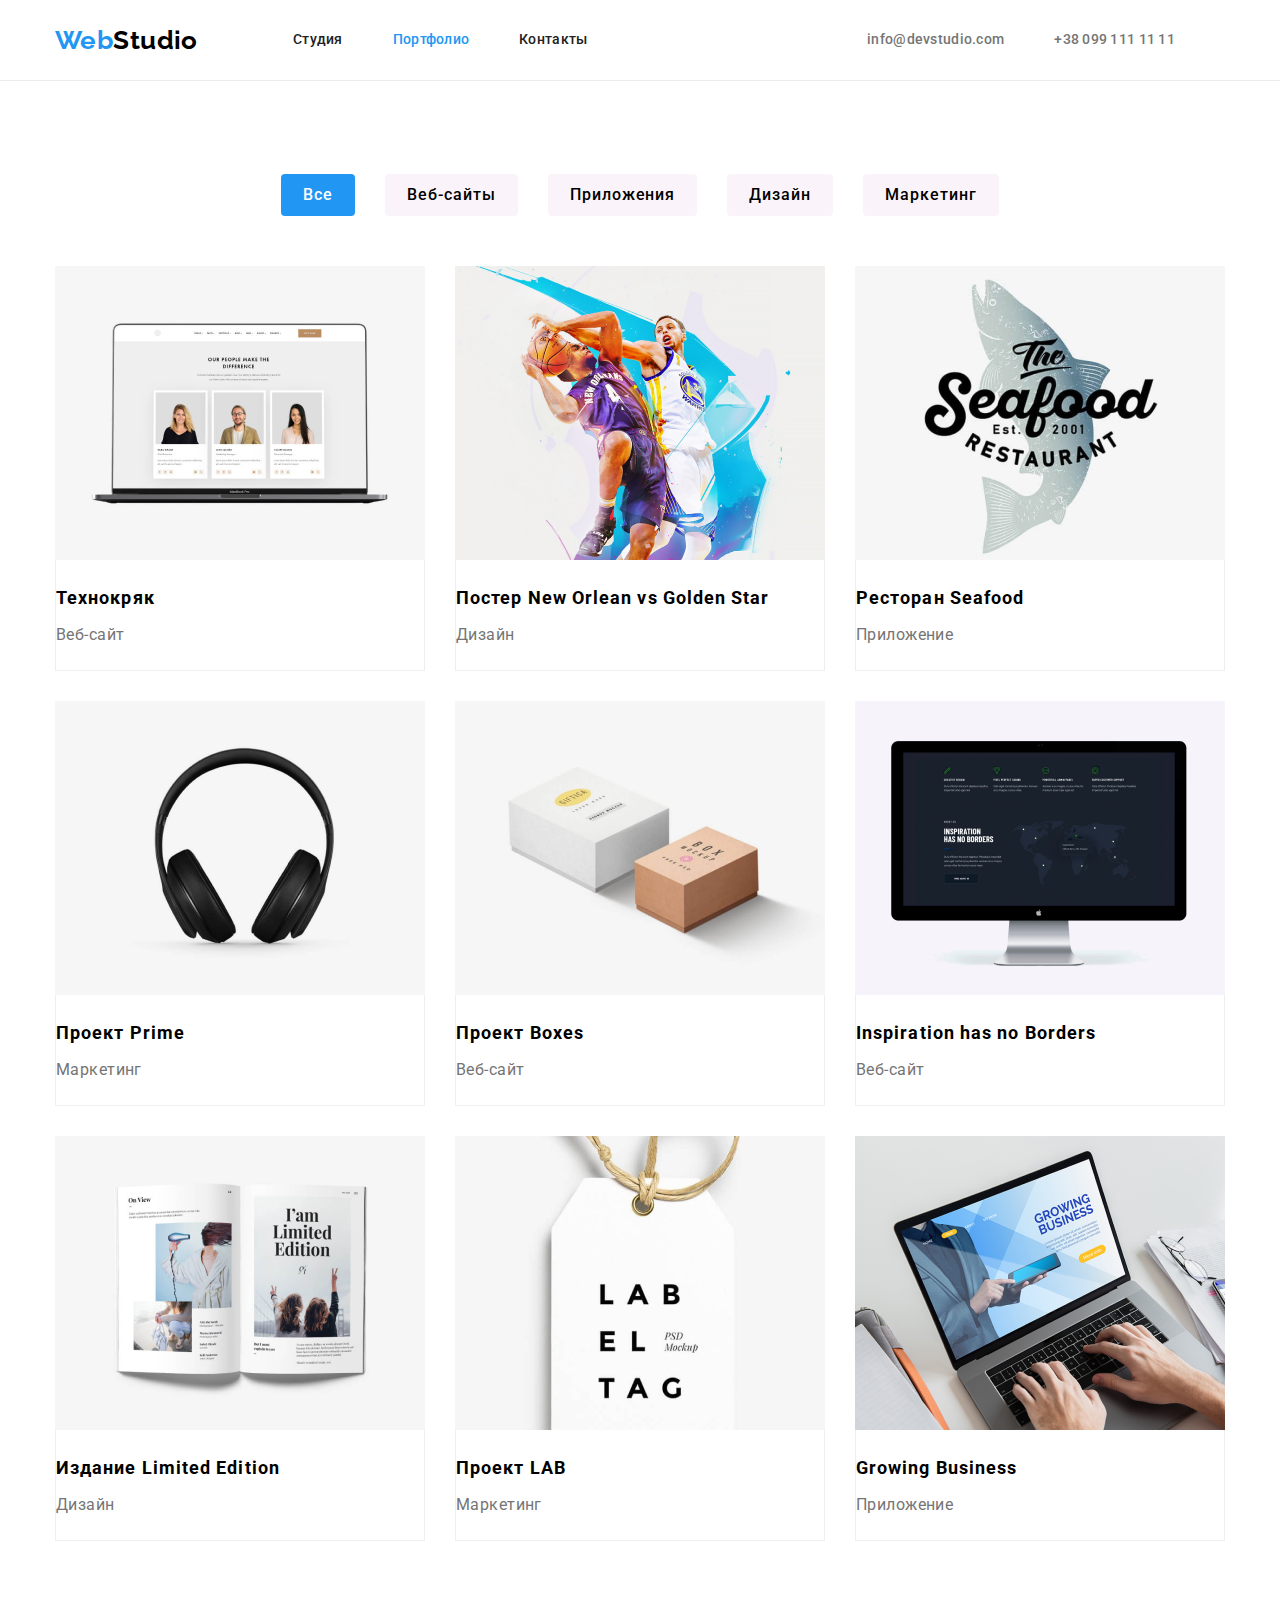
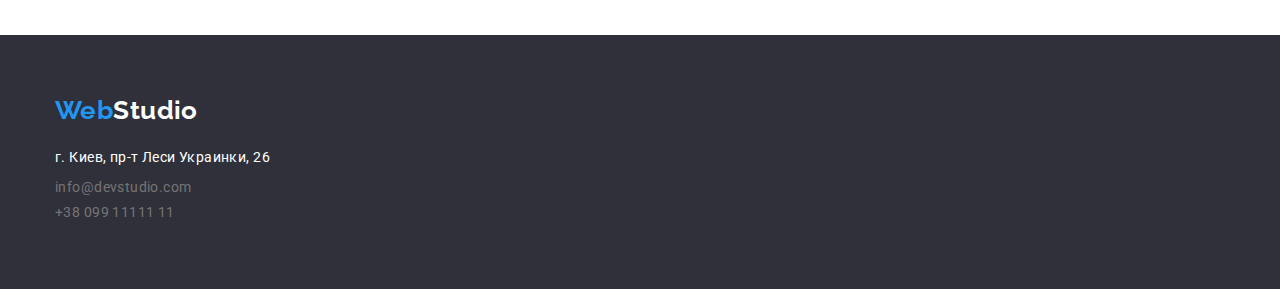
==== commit 5108a861: "add css" ====
--- a/portfolio.html
+++ b/portfolio.html
@@ -14,63 +14,62 @@
 <body>
     
     <!--Шапка сайта-->
-
+    
     <header class="header">
-
+    
         <div class="container">
     
-        <div class="contacts">
-    
-            <nav class="site-nav">
-
-                <a class="logo link" href="./index.html">
-                    <span class="accent">Web</span>Studio
-                </a>
-
-                <ul class="nav-lists list">
-
-                    <li class="nav-list"> 
-
-                        <a class="nav-item link current-link" href=""> Студия </a>
-
+            <div class="contacts">
+    
+                <nav class="site-nav">
+    
+                    <a class="logo link" href="./index.html">
+                        <span class="accent">Web</span>Studio
+    
+                    </a>
+    
+                    <ul class="nav-lists list">
+    
+                        <li class="nav-list">
+    
+                            <a class="nav-item link" href="./index.html"> Студия </a>
+    
+                        </li>
+    
+                        <li class="nav-list">
+    
+                            <a class="nav-item link current-link" href="./portfolio.html"> Портфолио </a>
+    
+                        </li>
+    
+                        <li class="nav-list">
+    
+                            <a class="nav-item link" href=""> Контакты </a>
+    
+                        </li>
+    
+                    </ul>
+    
+                </nav>
+    
+                <ul class="contact-nav list">
+    
+                    <li class="contact-list">
+    
+                        <a class="contact-links contact-link link" href="mailto:info@devstudio.com ">info@devstudio.com </a>
+    
                     </li>
-
-                    <li class="nav-list">
-
-                         <a class="nav-item link" href="./portfolio.html"> Портфолио </a>
-
-                        </li>
-
-                    <li class="nav-list"> 
-
-                        <a class="nav-item link" href=""> Контакты </a>
-
+    
+                    <li class="contact-list">
+    
+                        <a class="contact-links contact-link link" href="tel:+380991111111">+38 099 111 11 11</a>
+    
                     </li>
     
                 </ul>
-
-            </nav>
-    
-    
-            <ul class="contact-nav list">
-
-                <li class="contact-list"> 
-
-                    <a class="contact-link link" href="mailto:info@devstudio.com ">info@devstudio.com</a>
-
-                </li>
-
-                <li class="contact-list"> 
-
-                    <a class="contact-link link" href="tel:+380991111111">+38 099 111 11 11</a>
-
-                </li>
-
-
-            </ul>
-
-        </div>
-
+    
+            </div>
+    
         </div>
     
     </header>
@@ -86,7 +85,7 @@
 
          <ul class="btn-list list">
 
-            <li class="btn-item"> <button type="button" class="btn btn-active">Все</button></li>
+            <li class="btn-item"> <button type="button" class="btn active">Все</button></li>
 
             <li class="btn-item"> <button type="button" class="btn">Веб-сайты</button></li>
 
@@ -274,53 +273,49 @@
 
 </main>
 
- <!--Футер-->
-    <footer class="footer">
-
-        <div class="container">
- 
-     <div class="footer-logo">
-
-     <a class="logo link" href="./index.html">
-
-        <span class="accent">Web</span> <span class="footer-logo">Studio</span>
-
-     </a>
-
-     </div>
-   
+<!--Футер-->
+
+<footer class="footer">
+
+    <div class="container">
+
+        <a class="footer-logo link" href="./index.html">
+            <span class="accent">Web</span>Studio
+
+        </a>
+
         <address class="address">
 
             <ul class="footer-contsct-list list">
 
                 <li class="footer-contact-item">
-                    
+
                     <a class="footer-contact-address link" href="https://goo.gl/maps/xG7EDQAWDE6oh7qR7" target="_blank"
                         rel="noopener noreferrer">г. Киев, пр-т Леси Украинки, 26
-
                     </a>
 
                 </li>
 
                 <li class="footer-contact-item">
 
-                    <a class="contact-link nav-link link" href="mailto:info@devstudio.com ">info@devstudio.com </a>
+                    <a class="footer-link contact-links link" href="mailto:info@devstudio.com ">info@devstudio.com </a>
 
                 </li>
 
                 <li class="footer-contact-item">
 
-                    <a class="contact-link nav-link link" href="tel:+380991111111">+38 099 11111 11</a>
+                    <a class="footer-link contact-links link" href="tel:+380991111111">+38 099 11111 11</a>
 
                 </li>
 
             </ul>
 
         </address>
-    
-   </footer>
-
-   </div>
+
+    </div>
+
+</footer>
+
 
  </body>
  </html>--- a/css/styles.css
+++ b/css/styles.css
@@ -20,7 +20,7 @@
 --primary-white-color:#FFFFFF;
 --logo-color:#000000;
 --secondary-text-color:#212121;
-
+--text-color:#FFFFFF;
 --primary-text-color:#757575;
 --accent-color: #2196F3;
 }
@@ -84,8 +84,7 @@
 
 .nav-lists {
     display: flex;
-    margin-left: 93px;
-    
+    margin-left: 93px;  
 }
 
 
@@ -95,11 +94,7 @@
 
 
 .nav-lists .nav-item {
-   /* padding-top: 32px; 
-   padding-bottom: 32px; */
-   display: block
-
-
+   display: block;
 }
    
 .nav-item,
@@ -107,9 +102,7 @@
     font-weight: 500;
     line-height: 1.14;
     letter-spacing: 0.02em;
-}
-.nav-item {
-    color :var(--secondary-text-color);
+    color: var(--secondary-text-color);
 }
 
 .contacts {
@@ -119,18 +112,10 @@
 .contact-nav {
     display: flex;
     margin-left: auto;
-    /* margin-top: 32px;
-    margin-bottom: 32px;
-     */
-}
-
+}
 
 .contact-list {
-  
-}
- 
-.contact-list + .contact-list {
-    margin-left: 50px;
+    margin-right: 50px; 
 }
 
 .contact-link {
@@ -139,8 +124,8 @@
     color: var(--primary-text-color);
 }
 
-.contact-link:focus,
-.contact-link:hover{
+.contact-links:focus,
+.contact-links:hover{
     color: var(--accent-color);
 
 }
@@ -167,7 +152,6 @@
     background-color: #2F303A;
     text-align: center;
     padding: 200px 0;
-
 }
 
 .hero-title {
@@ -196,27 +180,25 @@
      line-height: 1.88;
      letter-spacing: 0.06em;
      background-color: #faf4fa;
-    
     }
     
   .btn:hover,
   .btn:focus {
-    color:#FFFFFF;
-    background-color: var(--accent-color);
-    
-}
+    color:var(--text-color);
+    background-color: var(--accent-color); 
+}
+
 .btn-light {
     box-shadow: 0px 4px 4px rgba(0  0  0  / 15%);
     border-radius: 4px;
     padding: 10px 31px;
-    color: #FFFFFF;
+    color: var(--text-color);
     background-color: var(--accent-color);
 }
 
-.btn-active:active {
+.btn.active {
     background-color: var(--accent-color);
-    color: #FFFFFF;
-
+    color:var(--text-color);
 }
 
 .visually-hidden {
@@ -249,10 +231,6 @@
     margin-right: 0px;
 }
 
-.description {
-   
-}
-
 .description-title {
     margin-bottom: 10px;
     font-weight: 700;
@@ -279,10 +257,6 @@
     justify-content: space-between;
 }
 
-.about-item {
-
-}
-
 .about-item:nth-child(3n) {
 margin-right: 0px;
 }
@@ -297,7 +271,7 @@
 .team-list {
     display: flex;
     flex-wrap: wrap;
-  justify-content: space-between;
+    justify-content: space-between;
     }
 
 .team-item {
@@ -312,12 +286,11 @@
 
 
 .team {
-background-color: var(--primary-white-color);
+    background: #F5F4FA; 
 }
 
 .team-title {
-    
-    margin-bottom: 50px;
+   margin-bottom: 50px;
 }
 
 .about-title,
@@ -328,7 +301,7 @@
 }
 
 .team-name {
-margin-bottom: 10px;
+      margin-bottom: 10px;
       font-weight: 500;
       font-size: 16px;
       line-height: 1.19;     
@@ -341,11 +314,14 @@
 }
 
  .wrapper {
-    text-align: center;
-    padding-top: 30px;
-    padding-bottom: 30px;
-
- }
+        border: 1px solid #eeee;
+        border-top: none;
+        padding-top: 20px;
+        padding-bottom: 20px;
+       text-align: center;
+ }
+
+
 /* footer */
 
 .footer-logo {
@@ -356,9 +332,7 @@
         font-weight: 700;
         font-size: 26px;
         line-height: 1.19;
-        color: #FFFFFF;
-    
-
+        color:var(--text-color);
 }
 
 .footer {
@@ -367,11 +341,12 @@
     
 }
 .address {
-    font-style: normal;
-}
-
-
-    
+    font-style: normal;   
+}
+
+.footer-link {
+    color: var(--primary-text-color);
+}
 
 
 .footer-contact-address {
@@ -380,7 +355,9 @@
     letter-spacing: 0.03em;
 }
 
-
+.footer-contact-item {
+    margin-bottom: 9px;
+}
 
 
 /* portfolio */
@@ -389,8 +366,7 @@
     display: flex;
     flex-wrap: wrap;
     justify-content: center;
-    align-items: center;
-    margin-right: -30px;
+
 }
 
 .btn-item {
@@ -405,14 +381,18 @@
 .card-wrapper {
 border: 1px solid #eeee;
 border-top: none;
+padding-top: 20px;
+padding-bottom: 20px;
+
 }
 
 .card-title {
-   font-weight: 700;
+    font-weight: 700;
     font-size: 18px;
     line-height: 2;
     letter-spacing: 0.06em;
     color: var(--logo-color);
+    margin-bottom: 4px;
 }
 
 .card-text {
@@ -425,16 +405,9 @@
 .card-list {
     display: flex;
     flex-wrap: wrap;
-
-}
-
-.card-list img {
-  margin-bottom: 20px;
-}
-
-.card-list h2 {
-    margin-bottom: 4px;
-}
+    justify-content: space-between;
+}
+
 
 
 .card-link {
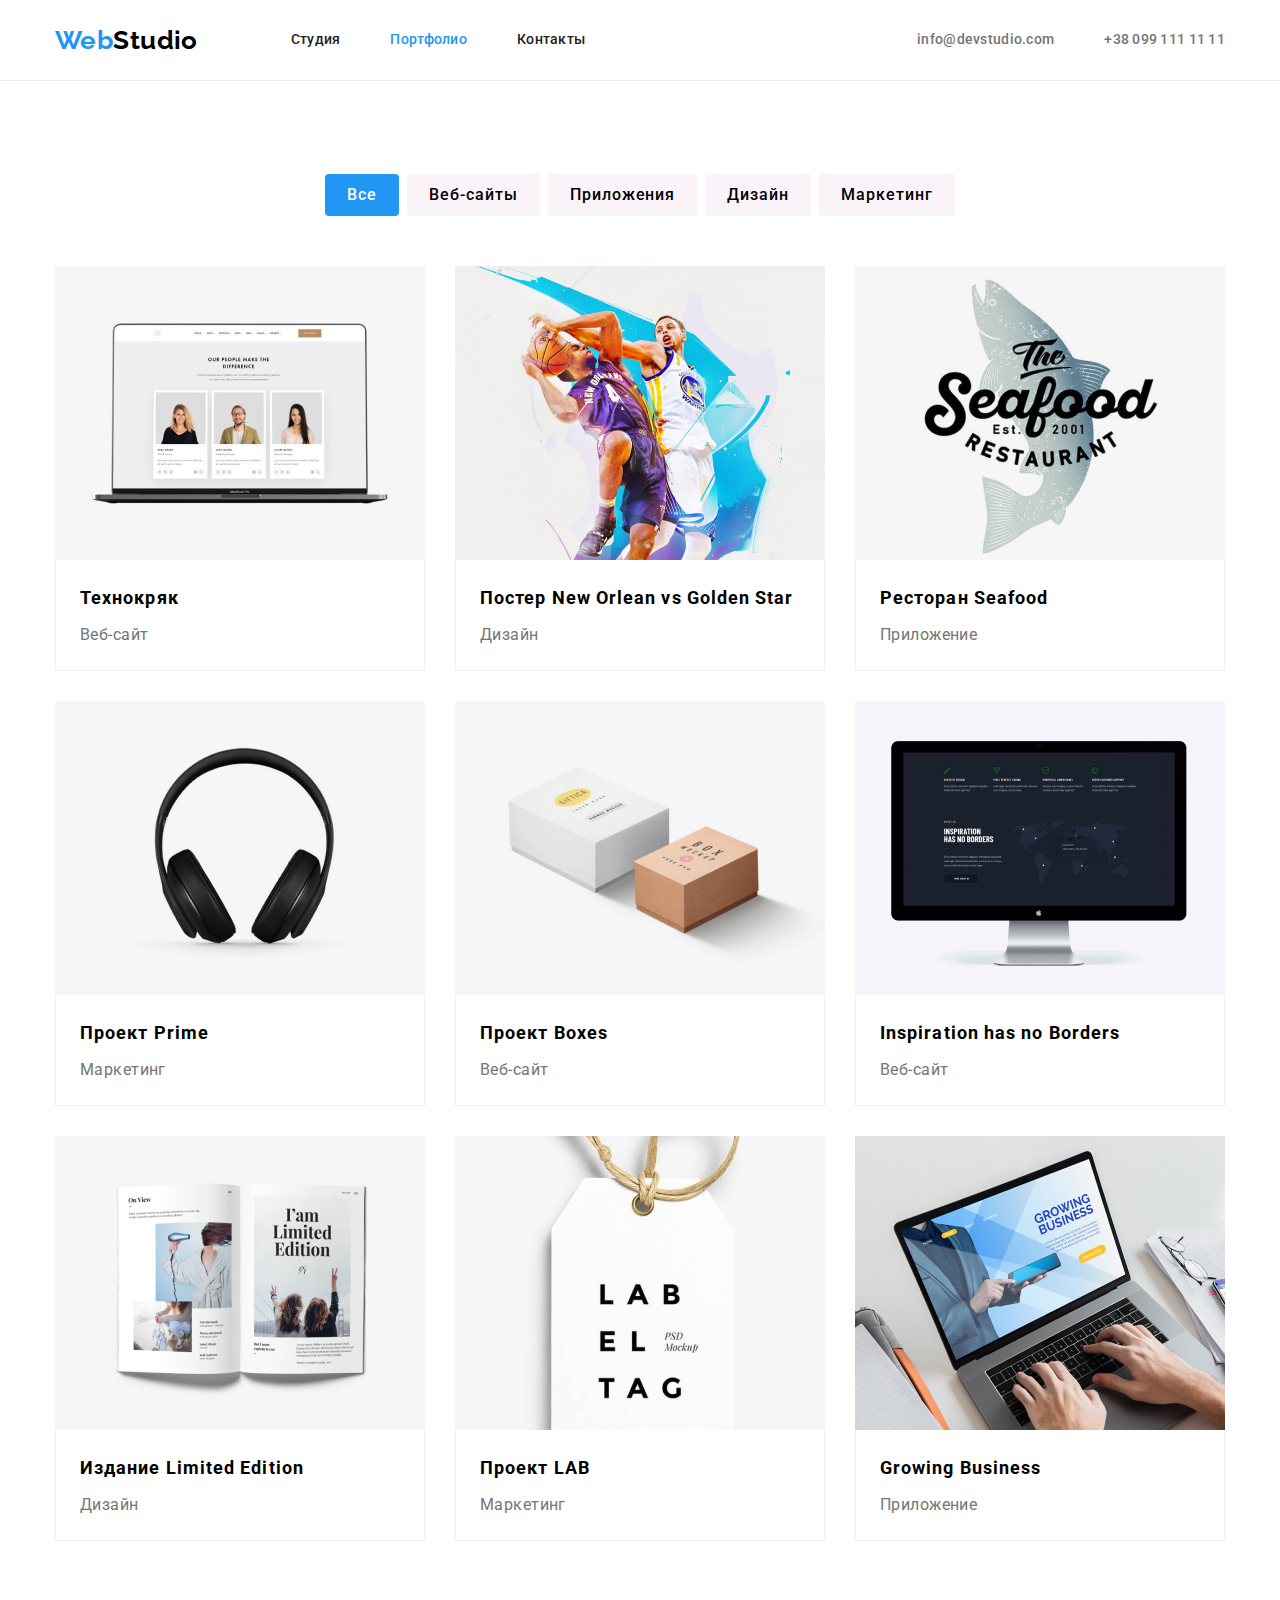
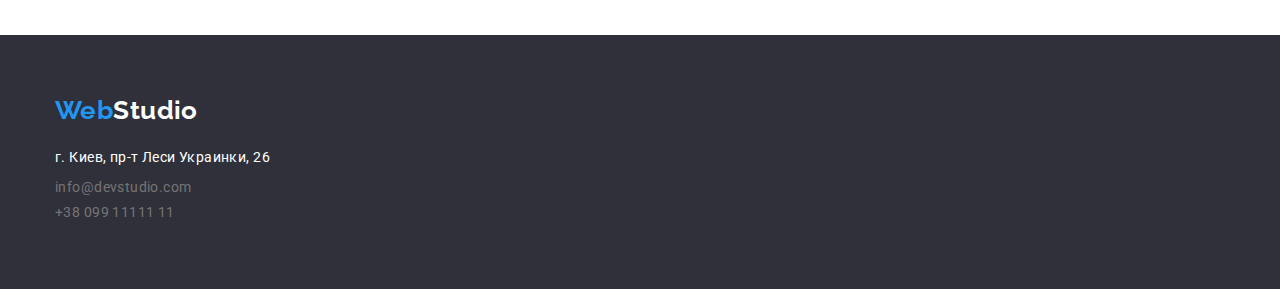
==== commit d9a8b5cc: "add css" ====
--- a/portfolio.html
+++ b/portfolio.html
@@ -81,7 +81,7 @@
 
         <div class="container">
 
-        <h1 hidden>Портфолио</h1>
+        <h1  class="visually-hidden" hidden>Портфолио</h1>
 
          <ul class="btn-list list">
 
--- a/css/styles.css
+++ b/css/styles.css
@@ -74,29 +74,35 @@
 }
 
  .logo {
-     width: 145px;
      font-family: 'Raleway'; 
      font-weight: 700;
      font-size: 26px;
      line-height: 1.19;
+     margin-right: 93px;
      color: var(--logo-color);
  }
 
 .nav-lists {
-    display: flex;
-    margin-left: 93px;  
-}
-
+    display: flex;    
+}
 
 .nav-list {
     margin-right: 50px;
 }
 
+.nav-list:last-child {
+    margin-right: 0px;
+}
+
 
 .nav-lists .nav-item {
    display: block;
 }
    
+.nav-item {
+padding: 32px 0;
+}
+
 .nav-item,
 .contact-link {
     font-weight: 500;
@@ -116,6 +122,10 @@
 
 .contact-list {
     margin-right: 50px; 
+}
+
+.contact-list:last-child {
+    margin-right: 0px;
 }
 
 .contact-link {
@@ -227,7 +237,7 @@
     margin-right: 30px;
 }
 
-.description-link:nth-child(4n) {
+.description-link:last-child {
     margin-right: 0px;
 }
 
@@ -257,7 +267,7 @@
     justify-content: space-between;
 }
 
-.about-item:nth-child(3n) {
+.about-item:not(:last-child) {
 margin-right: 0px;
 }
    
@@ -318,7 +328,7 @@
         border-top: none;
         padding-top: 20px;
         padding-bottom: 20px;
-       text-align: center;
+        text-align: center;
  }
 
 
@@ -359,19 +369,33 @@
     margin-bottom: 9px;
 }
 
+.footer-contact-item:last-child {
+    margin-right: 0px;
+}
+
+
+.footer-contact-item:not(:last-child) {
+    margin-right: 0px;
+}
 
 /* portfolio */
+
+.portfolio {
+    background-color: var(--primary-white-color);
+}
 
 .btn-list {
     display: flex;
     flex-wrap: wrap;
     justify-content: center;
-
-}
+    margin-bottom: 50px;
+}
+
+
 
 .btn-item {
-    margin-right: 30px;
-    margin-bottom: 50px;
+    margin-right: 8px;
+   
 }
 
 .btn-item:nth-child(5n) {
@@ -383,7 +407,7 @@
 border-top: none;
 padding-top: 20px;
 padding-bottom: 20px;
-
+padding-left: 24px;
 }
 
 .card-title {
@@ -405,15 +429,11 @@
 .card-list {
     display: flex;
     flex-wrap: wrap;
-    justify-content: space-between;
-}
-
-
+ }
 
 .card-link {
-    width: 370px;
     margin-right: 30px;
-    margin-bottom: 30px;
+    margin-bottom: 30px; 
 }
 
 .card-link:nth-child(3n) {
